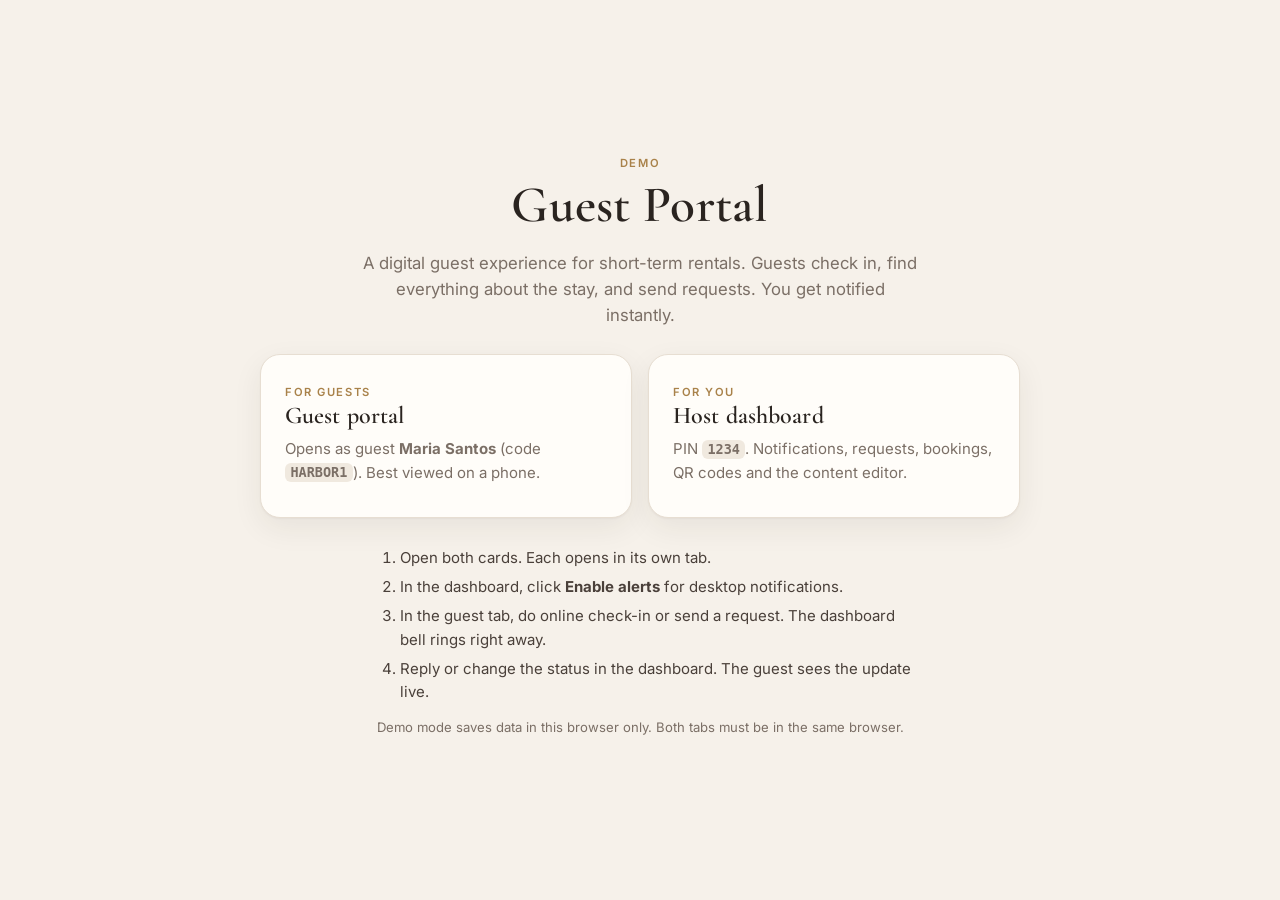
==== guest-portal/index.html @ f3b20fca "Add guest portal demo for short-term rental guests Phone-first guest web app (EN/FIL) with booking-c" ====
<!doctype html>
<html lang="en">
<head>
  <meta charset="utf-8">
  <meta name="viewport" content="width=device-width, initial-scale=1">
  <title>Guest Portal Demo</title>
  <link rel="stylesheet" href="https://fonts.googleapis.com/css2?family=Cormorant+Garamond:wght@500;600&family=Inter:wght@400;500;600&display=swap">
  <link rel="stylesheet" href="css/style.css">
</head>
<body class="landing">
  <main class="landing-in">
    <p class="eyebrow">Demo</p>
    <h1>Guest Portal</h1>
    <p class="muted lead">A digital guest experience for short-term rentals. Guests check in, find everything about the stay, and send requests. You get notified instantly.</p>
    <div class="landing-cards">
      <a class="landing-card" href="guest.html?code=HARBOR1" target="_blank">
        <span class="eyebrow">For guests</span><h2>Guest portal</h2>
        <p class="muted">Opens as guest <b>Maria Santos</b> (code <code>HARBOR1</code>). Best viewed on a phone.</p>
      </a>
      <a class="landing-card" href="admin.html" target="_blank">
        <span class="eyebrow">For you</span><h2>Host dashboard</h2>
        <p class="muted">PIN <code>1234</code>. Notifications, requests, bookings, QR codes and the content editor.</p>
      </a>
    </div>
    <ol class="how">
      <li>Open both cards. Each opens in its own tab.</li>
      <li>In the dashboard, click <b>Enable alerts</b> for desktop notifications.</li>
      <li>In the guest tab, do online check-in or send a request. The dashboard bell rings right away.</li>
      <li>Reply or change the status in the dashboard. The guest sees the update live.</li>
    </ol>
    <p class="muted small">Demo mode saves data in this browser only. Both tabs must be in the same browser.</p>
  </main>
</body>
</html>
---- guest-portal/css/style.css ----
/* ============ Tokens ============ */
:root {
  --bg: #f6f1ea;
  --surface: #fffdf9;
  --surface-2: #f0e9df;
  --ink: #2a2420;
  --muted: #7b6f66;
  --line: #e7ded2;
  --accent: #29453a;
  --accent-ink: #ffffff;
  --gold: #a9824a;
  --gold-soft: #f1e6d2;
  --danger: #a3402e;
  --ok: #3b6a4d;
  --warn: #9b6f20;
  --info: #3b5875;
  --radius: 18px;
  --radius-sm: 12px;
  --shadow: 0 1px 2px rgba(42, 36, 32, .04), 0 10px 30px rgba(42, 36, 32, .07);
  --serif: 'Cormorant Garamond', 'Times New Roman', Georgia, serif;
  --sans: 'Inter', system-ui, -apple-system, 'Segoe UI', sans-serif;
  color-scheme: light;
}

* { box-sizing: border-box; }
html, body { margin: 0; }
body { background: var(--bg); color: var(--ink); font: 15px/1.55 var(--sans); -webkit-font-smoothing: antialiased; }
body.no-scroll { overflow: hidden; }
img { max-width: 100%; display: block; }
a { color: var(--accent); }
h1, h2, h3 { font-family: var(--serif); font-weight: 600; line-height: 1.15; margin: 0 0 .3em; letter-spacing: .005em; }
h1 { font-size: 2rem; }
h2 { font-size: 1.5rem; }
h3 { font-size: 1.2rem; }
p { margin: 0 0 .6em; }
code { font: 600 .9em ui-monospace, SFMono-Regular, Menlo, monospace; background: var(--surface-2); padding: .1em .4em; border-radius: 6px; }
[hidden] { display: none !important; }

.ic { width: 20px; height: 20px; flex: none; }
.ic.big { width: 44px; height: 44px; color: var(--gold); margin: 0 auto 10px; display: block; }
.ic.ok { color: var(--ok); }
.muted { color: var(--muted); }
.small, small { font-size: .82rem; }
.center { text-align: center; }
.pad { padding: 18px; }
.eyebrow { text-transform: uppercase; letter-spacing: .14em; font-size: .7rem; font-weight: 600; color: var(--gold); margin: 0 0 4px; }
.eyebrow.light { color: #f3e3c3; }
.label, .f-label { display: block; font-size: .8rem; font-weight: 600; color: var(--muted); margin-bottom: 6px; }
.hint { font-size: .82rem; color: var(--muted); margin-top: 14px; }
.stack { display: flex; flex-direction: column; gap: 14px; }
.stack.sm { gap: 8px; }
.row2 { display: grid; grid-template-columns: 1fr 1fr; gap: 12px; }
.btn-row { display: flex; flex-wrap: wrap; gap: 8px; align-items: center; }
.inline { display: flex; gap: 8px; }
.inline .input { flex: 1; }
label { font-size: .85rem; font-weight: 500; color: var(--ink); display: flex; flex-direction: column; gap: 6px; }

/* ============ Controls ============ */
.input {
  width: 100%; font: inherit; color: var(--ink); background: #fff; border: 1px solid var(--line);
  border-radius: var(--radius-sm); padding: 11px 13px; transition: border-color .15s, box-shadow .15s;
}
textarea.input { resize: vertical; }
.input:focus { outline: none; border-color: var(--accent); box-shadow: 0 0 0 3px color-mix(in srgb, var(--accent) 15%, transparent); }
.input.color { padding: 4px; height: 44px; width: 80px; }
.code-input { text-align: center; font: 600 1.25rem/1 ui-monospace, Menlo, monospace; letter-spacing: .25em; text-transform: uppercase; padding: 15px; }

.btn {
  display: inline-flex; align-items: center; justify-content: center; gap: 8px; font: 600 .92rem var(--sans);
  border-radius: 999px; padding: 12px 20px; border: 1px solid transparent; cursor: pointer; text-decoration: none;
  transition: transform .1s, background .15s, opacity .15s; white-space: nowrap; flex-direction: row;
}
.btn:active { transform: scale(.98); }
.btn:disabled { opacity: .5; cursor: default; }
.btn.primary { background: var(--accent); color: var(--accent-ink); }
.btn.primary:hover { filter: brightness(1.08); }
.btn.ghost { background: transparent; color: var(--ink); border-color: var(--line); }
.btn.ghost:hover { background: var(--surface-2); }
.btn.danger { background: var(--danger); color: #fff; }
.btn.danger-ghost { background: transparent; color: var(--danger); border-color: color-mix(in srgb, var(--danger) 30%, transparent); }
.btn.sm { padding: 7px 14px; font-size: .82rem; }
.btn.block { width: 100%; }
.btn .ic { width: 18px; height: 18px; }

.icon-btn {
  display: inline-grid; place-items: center; width: 40px; height: 40px; border-radius: 999px; border: 1px solid var(--line);
  background: var(--surface); color: var(--ink); cursor: pointer; text-decoration: none; flex: none;
}
.icon-btn:hover { background: var(--surface-2); }
.icon-btn:disabled { opacity: .35; cursor: default; }
.icon-btn.solid { background: var(--accent); color: #fff; border-color: var(--accent); }
.icon-btn.sm { width: 32px; height: 32px; }
.icon-btn.sm .ic { width: 16px; height: 16px; }

.link { background: none; border: 0; padding: 0; color: var(--accent); font: inherit; font-weight: 600; cursor: pointer; display: inline-flex; gap: 6px; align-items: center; text-decoration: none; }
.link.strong { color: var(--ink); font-weight: 600; }
.link.danger { color: var(--danger); font-size: .82rem; }
.link .ic { width: 16px; height: 16px; }

.chips { display: flex; gap: 8px; overflow-x: auto; padding-bottom: 4px; margin-bottom: 14px; scrollbar-width: none; }
.chips.wrap { flex-wrap: wrap; overflow: visible; margin-bottom: 0; }
.chip {
  border: 1px solid var(--line); background: var(--surface); color: var(--ink); border-radius: 999px; padding: 8px 14px;
  font: 500 .85rem var(--sans); cursor: pointer; white-space: nowrap; display: inline-flex; flex-direction: row; align-items: center; gap: 6px;
}
.chip.on { background: var(--accent); color: #fff; border-color: var(--accent); }
.chip.sm { padding: 5px 11px; font-size: .78rem; }
.chip.radio input { position: absolute; opacity: 0; pointer-events: none; }
.chip.radio:has(input:checked) { background: var(--accent); color: #fff; border-color: var(--accent); }

.seg { display: flex; background: var(--surface-2); border-radius: 999px; padding: 4px; margin-bottom: 14px; gap: 4px; }
.seg button { flex: 1; border: 0; background: transparent; border-radius: 999px; padding: 9px 12px; font: 600 .85rem var(--sans); color: var(--muted); cursor: pointer; }
.seg button.on { background: var(--surface); color: var(--ink); box-shadow: var(--shadow); }
.seg.small { display: inline-flex; }
.seg.small button { flex: none; }

.check { flex-direction: row; align-items: flex-start; gap: 10px; font-weight: 400; cursor: pointer; }
.check input { width: 18px; height: 18px; accent-color: var(--accent); margin-top: 2px; flex: none; }

.upload {
  position: relative; display: flex; align-items: center; gap: 10px; border: 1.5px dashed var(--line); border-radius: var(--radius-sm);
  padding: 14px; color: var(--muted); font-weight: 400; background: #fff;
}
.upload input { position: absolute; inset: 0; opacity: 0; cursor: pointer; }

.status { display: inline-block; font: 600 .7rem var(--sans); letter-spacing: .04em; text-transform: uppercase; padding: 4px 9px; border-radius: 999px; white-space: nowrap; }
.s-new { background: var(--gold-soft); color: var(--warn); }
.s-in_progress { background: #e3ebf3; color: var(--info); }
.s-approved, .s-done { background: #e2eee6; color: var(--ok); }
.s-declined { background: #f5e1dc; color: var(--danger); }
.b-upcoming { background: var(--gold-soft); color: var(--warn); }
.b-checked_in { background: #e2eee6; color: var(--ok); }
.b-checked_out { background: var(--surface-2); color: var(--muted); }

.card { background: var(--surface); border: 1px solid var(--line); border-radius: var(--radius); padding: 18px; margin-bottom: 14px; box-shadow: var(--shadow); }
.card.center .btn { margin: 8px 4px 0; }
.note { background: var(--gold-soft); border: 0; color: #6b5330; border-radius: var(--radius-sm); padding: 12px 14px; font-size: .9rem; box-shadow: none; }
.prose p { margin-bottom: .7em; }

.mark {
  display: inline-grid; place-items: center; width: 34px; height: 34px; border-radius: 50%; background: var(--accent); color: #f3e3c3;
  font: 600 1.15rem var(--serif); flex: none;
}
.mark.lg { width: 56px; height: 56px; font-size: 1.8rem; margin: 0 auto 6px; }

/* Chat */
.thread { display: flex; flex-direction: column; gap: 8px; margin: 12px 0; }
.msg { max-width: 85%; display: flex; flex-direction: column; gap: 2px; }
.msg span { padding: 9px 13px; border-radius: 16px; background: var(--surface-2); font-size: .9rem; }
.msg small { color: var(--muted); font-size: .72rem; padding: 0 6px; }
.msg.me { align-self: flex-end; align-items: flex-end; }
.msg.me span { background: var(--accent); color: #fff; border-bottom-right-radius: 4px; }
.msg.them span { border-bottom-left-radius: 4px; }
.reply { display: flex; gap: 8px; margin-top: 8px; }
.reply .input { border-radius: 999px; }

/* Toasts */
.toasts { position: fixed; left: 50%; transform: translateX(-50%); top: 14px; z-index: 100; display: flex; flex-direction: column; gap: 8px; width: min(92vw, 420px); pointer-events: none; }
.toast { background: var(--ink); color: #fff; padding: 12px 16px; border-radius: 14px; box-shadow: var(--shadow); font-size: .9rem; animation: tin .25s ease; transition: opacity .4s, transform .4s; }
.toast.ok { background: var(--ok); }
.toast.err { background: var(--danger); }
.toast.info { background: var(--accent); }
.toast.out { opacity: 0; transform: translateY(-8px); }
@keyframes tin { from { opacity: 0; transform: translateY(-8px); } }

/* Modal */
.modal-back { position: fixed; inset: 0; background: rgba(30, 24, 20, .45); z-index: 50; display: grid; place-items: end center; padding: 0; animation: fade .2s; }
.modal { position: relative; background: var(--surface); width: min(100%, 520px); max-height: 92vh; overflow: auto; border-radius: 22px 22px 0 0; padding: 26px 22px 28px; animation: up .25s ease; }
.modal.wide { width: min(100%, 680px); }
.modal h3 { margin-top: 18px; }
.modal-x { position: absolute; right: 14px; top: 14px; }
.modal .btn-row { margin-top: 14px; }
@media (min-width: 640px) { .modal-back { place-items: center; padding: 20px; } .modal { border-radius: 22px; } }
@keyframes fade { from { opacity: 0; } }
@keyframes up { from { transform: translateY(30px); opacity: 0; } }

/* ============ Guest ============ */
body.guest { background: var(--bg); }
#app { max-width: 520px; margin: 0 auto; min-height: 100vh; position: relative; }
.g-head { position: sticky; top: 0; z-index: 20; display: flex; justify-content: space-between; align-items: center; padding: 12px 16px; background: color-mix(in srgb, var(--bg) 88%, transparent); backdrop-filter: blur(10px); }
.g-brand { display: flex; align-items: center; gap: 10px; font: 600 1.15rem var(--serif); }
.g-actions { display: flex; gap: 8px; align-items: center; }
.lang-toggle { display: inline-flex; align-items: center; gap: 6px; border: 1px solid var(--line); background: var(--surface); border-radius: 999px; padding: 7px 12px; cursor: pointer; color: var(--muted); font: 600 .75rem var(--sans); }
.lang-toggle .ic { width: 16px; height: 16px; }
.lang-toggle b { font-weight: 600; }
.lang-toggle b.on { color: var(--accent); }
.g-main { padding: 0 16px 110px; }

.g-login { min-height: calc(100vh - 70px); display: grid; place-items: center; padding: 20px 16px; }
.login-card { background: var(--surface); border: 1px solid var(--line); border-radius: 24px; padding: 34px 24px; text-align: center; width: 100%; max-width: 420px; box-shadow: var(--shadow); }
.login-card h1 { font-size: 2.2rem; }
.login-card form { margin-top: 18px; }

.hero { position: relative; border-radius: 24px; overflow: hidden; min-height: 240px; background: linear-gradient(135deg, var(--accent), #1b2c25) center/cover; display: flex; align-items: flex-end; margin-top: 4px; }
.hero::after { content: ''; position: absolute; inset: 0; background: linear-gradient(180deg, rgba(20, 16, 12, .05) 30%, rgba(20, 16, 12, .72)); }
.hero-in { position: relative; z-index: 1; padding: 22px; color: #fff; }
.hero h1 { font-size: 2.3rem; color: #fff; margin-bottom: 6px; }
.hero-dates { display: flex; align-items: center; gap: 8px; font-size: .88rem; opacity: .92; margin: 0; }
.hero-dates .ic { width: 16px; height: 16px; }

.status-card { background: var(--surface); border: 1px solid var(--line); border-radius: var(--radius); padding: 18px; margin: -26px 12px 18px; position: relative; z-index: 2; box-shadow: var(--shadow); display: grid; gap: 12px; }
.status-label { font: 600 1.35rem var(--serif); margin: 0; }
.times { display: flex; gap: 18px; font-size: .82rem; color: var(--muted); border-top: 1px solid var(--line); padding-top: 12px; }
.times b { color: var(--ink); }

.welcome-note { padding: 4px 6px 6px; font-family: var(--serif); font-size: 1.15rem; line-height: 1.5; color: #4a403a; }
.welcome-note .sign { font-style: italic; color: var(--gold); text-align: right; }
.section-title { font-size: 1.3rem; margin: 22px 4px 12px; }
.tiles { display: grid; grid-template-columns: repeat(3, 1fr); gap: 10px; }
.tile { background: var(--surface); border: 1px solid var(--line); border-radius: 16px; padding: 16px 8px 14px; text-decoration: none; color: var(--ink); display: flex; flex-direction: column; align-items: center; gap: 8px; text-align: center; font-size: .78rem; font-weight: 500; line-height: 1.25; transition: transform .12s, border-color .12s; }
.tile:hover { border-color: var(--gold); }
.tile:active { transform: scale(.97); }
.tile .ic { width: 26px; height: 26px; color: var(--accent); }
.contact-strip { margin-top: 22px; display: flex; align-items: center; gap: 12px; padding: 16px; border-radius: var(--radius); background: var(--accent); color: #fff; text-decoration: none; }
.contact-strip span:nth-child(2) { flex: 1; }
.contact-strip .muted { color: rgba(255, 255, 255, .7); font-size: .82rem; }

.g-nav { position: fixed; bottom: 0; left: 50%; transform: translateX(-50%); width: min(100%, 520px); display: flex; justify-content: space-around; background: color-mix(in srgb, var(--surface) 94%, transparent); backdrop-filter: blur(12px); border-top: 1px solid var(--line); padding: 8px 6px calc(8px + env(safe-area-inset-bottom)); z-index: 20; }
.g-nav a { position: relative; flex: 1; display: flex; flex-direction: column; align-items: center; gap: 3px; text-decoration: none; color: var(--muted); font-size: .68rem; font-weight: 500; padding: 4px 0; }
.g-nav a.on { color: var(--accent); }
.g-nav a.sos { color: var(--danger); }
.g-nav .dot { position: absolute; top: 0; right: calc(50% - 20px); background: var(--danger); color: #fff; font: 600 .62rem var(--sans); min-width: 17px; height: 17px; border-radius: 99px; display: grid; place-items: center; padding: 0 4px; font-style: normal; }

.g-page { padding-top: 6px; }
.g-page-head { display: flex; gap: 12px; align-items: flex-start; margin-bottom: 16px; }
.g-page-head h1 { font-size: 1.85rem; margin: 2px 0 2px; }
.g-page-head p { margin: 0; font-size: .88rem; }

.door-code { text-align: center; background: var(--accent); color: #fff; border-radius: var(--radius); padding: 22px; margin-bottom: 16px; }
.door-code .eyebrow { color: #f3e3c3; }
.door-code .code { font: 600 2.6rem ui-monospace, Menlo, monospace; letter-spacing: .18em; margin: 0; }
.door-code.locked { background: var(--surface-2); color: var(--muted); }
.door-code.locked .ic { width: 30px; height: 30px; margin: 0 auto 8px; display: block; color: var(--gold); }
.steps { list-style: none; padding: 0; margin: 0 0 16px; }
.step { display: flex; gap: 14px; padding: 16px 0; border-bottom: 1px solid var(--line); }
.step:last-child { border: 0; }
.step .num { width: 32px; height: 32px; border-radius: 50%; background: var(--gold-soft); color: var(--gold); display: grid; place-items: center; font: 600 1.1rem var(--serif); flex: none; }
.step h3 { font-size: 1.15rem; margin-bottom: 4px; }
.step p { color: var(--muted); font-size: .92rem; }
.step-img { border-radius: 12px; margin-top: 8px; }

.wifi-card { text-align: center; }
.kv { display: flex; align-items: center; gap: 10px; padding: 14px 4px; border-top: 1px solid var(--line); text-align: left; }
.kv span { width: 80px; font-size: .82rem; }
.kv b { flex: 1; font: 600 1.05rem ui-monospace, Menlo, monospace; word-break: break-all; }

.rule-list { list-style: none; padding: 6px 18px; }
.rule-list li { padding: 13px 0 13px 26px; border-bottom: 1px solid var(--line); position: relative; }
.rule-list li:last-child { border: 0; }
.rule-list li::before { content: '◆'; position: absolute; left: 2px; color: var(--gold); font-size: .7rem; top: 16px; }

.acc { padding: 0; }
.acc summary { list-style: none; display: flex; align-items: center; gap: 12px; padding: 16px 18px; cursor: pointer; font-weight: 600; }
.acc summary::-webkit-details-marker { display: none; }
.acc summary span { flex: 1; }
.acc summary .ic:first-child { color: var(--accent); }
.chev { transition: transform .2s; color: var(--muted); }
details[open] > summary .chev { transform: rotate(180deg); }
.acc-body { padding: 0 18px 16px; }
ol.plain { margin: 0; padding-left: 20px; color: #4a403a; }
ol.plain li { margin-bottom: 8px; }

.cards { display: flex; flex-direction: column; gap: 12px; }
.place, .service { background: var(--surface); border: 1px solid var(--line); border-radius: var(--radius); overflow: hidden; box-shadow: var(--shadow); }
.place > div, .service-body { padding: 16px 18px; }
.place img, .service img { width: 100%; height: 160px; object-fit: cover; }
.place p.muted { font-size: .9rem; }
.service { display: flex; flex-direction: column; }
.service-ic { height: 70px; background: var(--gold-soft); display: grid; place-items: center; color: var(--gold); }
.service-foot { display: flex; justify-content: space-between; align-items: center; margin-top: 8px; }
.price { font: 600 1.25rem var(--serif); }
.price small { font: 400 .78rem var(--sans); color: var(--muted); }
.total { text-align: right; }

.list { padding: 4px 18px; }
.li { display: flex; align-items: center; justify-content: space-between; gap: 10px; padding: 14px 0; border-bottom: 1px solid var(--line); }
.li:last-child { border: 0; }
.li p { margin: 0; }
.li-act { display: flex; gap: 6px; }
.big-call { padding: 18px; font-size: 1.05rem; margin-bottom: 16px; }

.req-head { display: flex; justify-content: space-between; gap: 10px; align-items: flex-start; }
.req h3 { margin: 0 0 6px; font-size: 1.15rem; }
.thumb { width: 120px; height: 90px; object-fit: cover; border-radius: 10px; margin: 6px 0; }
.empty { padding: 34px 18px; }
.gb p { font: italic 1.15rem/1.5 var(--serif); margin: 0 0 8px; }
.gb cite { color: var(--muted); font-style: normal; font-size: .82rem; }
blockquote.gb { margin: 0 0 12px; }
.stars { display: flex; gap: 6px; justify-content: center; }
.stars button { background: none; border: 0; cursor: pointer; color: var(--line); padding: 4px; }
.stars button .ic { width: 34px; height: 34px; }
.stars button.on { color: var(--gold); }
.stars button.on .ic { fill: currentColor; }
.stars-static { color: var(--gold); font-size: 1.3rem; letter-spacing: 2px; margin: 0; }

/* ============ Admin ============ */
body.admin { background: var(--bg); }
.a-login { min-height: 100vh; display: grid; place-items: center; padding: 20px; }
.a-top { position: sticky; top: 0; z-index: 30; display: flex; align-items: center; justify-content: space-between; padding: 10px 20px; background: color-mix(in srgb, var(--surface) 92%, transparent); backdrop-filter: blur(10px); border-bottom: 1px solid var(--line); gap: 10px; }
.a-brand { display: flex; align-items: center; gap: 10px; min-width: 0; }
.a-brand b { font: 600 1.15rem var(--serif); display: block; white-space: nowrap; overflow: hidden; text-overflow: ellipsis; }
.a-brand small { color: var(--muted); display: block; margin-top: -2px; }
.a-top-actions { display: flex; align-items: center; gap: 8px; }
.bell-wrap { position: relative; }
.bell { position: relative; }
.badge { position: absolute; top: -4px; right: -4px; background: var(--danger); color: #fff; font: 600 .66rem var(--sans); min-width: 19px; height: 19px; border-radius: 99px; display: grid; place-items: center; padding: 0 5px; font-style: normal; border: 2px solid var(--surface); animation: pop .3s; }
@keyframes pop { 50% { transform: scale(1.3); } }
.bell-panel { position: absolute; right: 0; top: 50px; width: min(92vw, 380px); max-height: 70vh; overflow: auto; background: var(--surface); border: 1px solid var(--line); border-radius: 16px; box-shadow: 0 20px 50px rgba(42, 36, 32, .18); }
.bell-head { display: flex; justify-content: space-between; align-items: center; padding: 14px 16px; border-bottom: 1px solid var(--line); position: sticky; top: 0; background: var(--surface); }
.notif { display: flex; gap: 12px; width: 100%; text-align: left; padding: 12px 16px; border: 0; border-bottom: 1px solid var(--line); background: none; font: inherit; color: var(--ink); cursor: pointer; }
.notif:hover { background: var(--surface-2); }
.notif.unread { background: color-mix(in srgb, var(--gold-soft) 55%, transparent); }
.notif .nk { width: 32px; height: 32px; border-radius: 50%; background: var(--surface-2); display: grid; place-items: center; color: var(--accent); flex: none; }
.notif .nk .ic { width: 16px; height: 16px; }
.notif .nt { display: block; font-size: .86rem; }
.notif small { color: var(--muted); }

.a-body { display: flex; min-height: calc(100vh - 61px); }
.a-side { width: 230px; flex: none; padding: 18px 12px; border-right: 1px solid var(--line); display: flex; flex-direction: column; gap: 4px; position: sticky; top: 61px; height: calc(100vh - 61px); }
.a-side button, .side-link { display: flex; align-items: center; gap: 12px; padding: 11px 14px; border: 0; background: none; border-radius: 12px; font: 500 .92rem var(--sans); color: var(--muted); cursor: pointer; text-align: left; text-decoration: none; }
.a-side button span, .side-link span { flex: 1; }
.a-side button:hover, .side-link:hover { background: var(--surface-2); color: var(--ink); }
.a-side button.on { background: var(--accent); color: #fff; }
.side-link { margin-top: auto; }
.count { background: var(--danger); color: #fff; font: 600 .7rem var(--sans); border-radius: 99px; padding: 2px 8px; font-style: normal; }
.a-main { flex: 1; min-width: 0; padding: 26px 30px 60px; max-width: 1100px; }
.a-head { margin-bottom: 20px; }
.a-head.row { display: flex; justify-content: space-between; align-items: flex-end; gap: 14px; flex-wrap: wrap; }
.a-head h1 { font-size: 2.2rem; }
.a-head p { margin: 0; }

.stats { display: grid; grid-template-columns: repeat(4, 1fr); gap: 14px; margin-bottom: 18px; }
.stat { background: var(--surface); border: 1px solid var(--line); border-radius: var(--radius); padding: 18px; display: flex; gap: 14px; align-items: center; box-shadow: var(--shadow); }
.stat > .ic { width: 40px; height: 40px; padding: 9px; border-radius: 12px; background: var(--gold-soft); color: var(--gold); }
.stat b { display: block; font: 600 1.8rem/1 var(--serif); }
.stat span { font-size: .8rem; color: var(--muted); }
.grid2 { display: grid; grid-template-columns: 1fr 1fr; gap: 14px; }
.panel { background: var(--surface); border: 1px solid var(--line); border-radius: var(--radius); padding: 18px 20px; margin-bottom: 14px; box-shadow: var(--shadow); }
.panel h2 { font-size: 1.35rem; margin-bottom: 10px; }
.row-btn { display: flex; justify-content: space-between; align-items: center; gap: 10px; width: 100%; padding: 11px 0; border: 0; border-bottom: 1px solid var(--line); background: none; text-align: left; font: inherit; color: var(--ink); cursor: pointer; }
.row-btn:last-child { border: 0; }
.row-btn:hover b { color: var(--accent); }
.row-btn small { display: block; color: var(--muted); }
.activity { display: flex; gap: 12px; align-items: center; padding: 9px 0; border-bottom: 1px solid var(--line); font-size: .9rem; }
.activity:last-child { border: 0; }
.activity span { flex: 1; }
.activity .ic { color: var(--accent); width: 18px; height: 18px; }
.activity small { color: var(--muted); white-space: nowrap; }

.filters { display: flex; gap: 10px; margin-bottom: 14px; flex-wrap: wrap; }
.filters .input { width: auto; min-width: 170px; }
.inbox { display: grid; grid-template-columns: 340px 1fr; gap: 14px; align-items: start; }
.inbox-list { display: flex; flex-direction: column; gap: 8px; max-height: calc(100vh - 230px); overflow: auto; padding-right: 2px; }
.inbox-item { display: flex; flex-direction: column; gap: 4px; text-align: left; padding: 14px; border-radius: 14px; border: 1px solid var(--line); background: var(--surface); font: inherit; color: var(--ink); cursor: pointer; }
.inbox-item.on { border-color: var(--accent); box-shadow: 0 0 0 2px color-mix(in srgb, var(--accent) 20%, transparent); }
.inbox-item.unread { border-left: 4px solid var(--gold); }
.ii-top, .ii-foot { display: flex; justify-content: space-between; align-items: center; gap: 8px; }
.ii-top .eyebrow { margin: 0; }
.ii-top small { color: var(--muted); }
.ii-foot { justify-content: flex-start; color: var(--muted); }
.ii-foot small { display: inline-flex; align-items: center; gap: 4px; }
.ii-foot .ic { width: 14px; height: 14px; }
.inbox-detail { background: var(--surface); border: 1px solid var(--line); border-radius: var(--radius); padding: 22px; min-height: 300px; box-shadow: var(--shadow); position: sticky; top: 80px; }
.detail h2 { font-size: 1.7rem; }
.back-link { display: none; margin-bottom: 12px; }
.detail-photo { max-height: 320px; border-radius: 12px; margin: 10px 0; cursor: zoom-in; }
.zoomed { border-radius: 12px; margin-top: 20px; }
.status-row { display: flex; flex-wrap: wrap; gap: 8px; margin: 16px 0 6px; padding-top: 14px; border-top: 1px solid var(--line); }

.table { background: var(--surface); border: 1px solid var(--line); border-radius: var(--radius); overflow: hidden; box-shadow: var(--shadow); }
.tr { display: grid; grid-template-columns: 1.3fr 1.2fr 1.4fr .8fr .9fr auto; gap: 12px; align-items: center; padding: 13px 18px; border-bottom: 1px solid var(--line); font-size: .9rem; }
.tr:last-child { border: 0; }
.tr > span:first-child { display: flex; flex-direction: column; }
.th { background: var(--surface-2); font-weight: 600; font-size: .75rem; text-transform: uppercase; letter-spacing: .08em; color: var(--muted); }
.actions { display: flex; gap: 6px; }
.actions .icon-btn { width: 34px; height: 34px; }
.actions .ic { width: 16px; height: 16px; }

.editor { margin-bottom: 18px; }
.ed-sec { padding: 0; }
.ed-sec summary { list-style: none; display: flex; align-items: center; gap: 12px; padding: 16px 20px; cursor: pointer; font-weight: 600; }
.ed-sec summary::-webkit-details-marker { display: none; }
.ed-sec summary span { flex: 1; }
.ed-sec summary > .ic:first-child { color: var(--accent); }
.ed-body { padding: 4px 20px 20px; display: flex; flex-direction: column; gap: 14px; border-top: 1px solid var(--line); padding-top: 16px; }
.field { gap: 4px; }
.bi { display: grid; grid-template-columns: 1fr 1fr; gap: 10px; }
.bi label { gap: 4px; }
.bi small { font-weight: 600; color: var(--gold); letter-spacing: .1em; font-size: .68rem; }
.li-ed { border: 1px solid var(--line); border-radius: 14px; padding: 14px; display: flex; flex-direction: column; gap: 12px; background: #fff; }
.li-ed-head { display: flex; justify-content: space-between; align-items: center; gap: 10px; }
.li-ed-head b { font-size: .9rem; overflow: hidden; text-overflow: ellipsis; white-space: nowrap; }
.li-ed-head span { display: flex; gap: 4px; flex: none; }
.img-ed { display: flex; gap: 14px; align-items: flex-start; }
.img-ed img, .img-ph { width: 120px; height: 84px; object-fit: cover; border-radius: 10px; flex: none; }
.img-ph { background: var(--surface-2); display: grid; place-items: center; color: var(--muted); }
.img-ed .stack { flex: 1; }
.img-ed label.btn { flex-direction: row; align-self: flex-start; }
.saved-flag { position: fixed; bottom: 20px; right: 20px; background: var(--ok); color: #fff; padding: 8px 14px; border-radius: 99px; font-size: .85rem; font-weight: 600; opacity: 0; transform: translateY(8px); transition: .2s; z-index: 60; pointer-events: none; }
.saved-flag.show { opacity: 1; transform: none; }

.gb-row { display: flex; justify-content: space-between; gap: 16px; align-items: center; }
.gb-row p { font: italic 1.1rem var(--serif); margin: 0 0 4px; }
.qr-box { display: flex; flex-direction: column; align-items: center; gap: 12px; background: #fff; border: 1px solid var(--line); border-radius: 16px; padding: 20px; margin: 16px 0; }
.qr-box #qr img, .qr-box #qr canvas { width: 200px; height: 200px; }
.code-lg { font-size: 1.3rem; letter-spacing: .2em; }
.copy-field { display: flex; gap: 8px; margin-bottom: 12px; }
.copy-field .input { font-size: .82rem; }
.dl { display: grid; grid-template-columns: 110px 1fr; gap: 6px 12px; margin: 0 0 10px; font-size: .9rem; }
.dl dt { color: var(--muted); }
.dl dd { margin: 0; }

@media (max-width: 900px) {
  .a-body { flex-direction: column; }
  .a-side { width: 100%; height: auto; position: sticky; top: 61px; z-index: 25; flex-direction: row; overflow-x: auto; padding: 8px 12px; border-right: 0; border-bottom: 1px solid var(--line); background: var(--bg); scrollbar-width: none; }
  .a-side button, .side-link { flex: none; padding: 9px 12px; font-size: .85rem; }
  .side-link { margin-top: 0; }
  .a-main { padding: 20px 16px 60px; }
  .stats { grid-template-columns: 1fr 1fr; }
  .grid2 { grid-template-columns: 1fr; }
  .inbox { grid-template-columns: 1fr; }
  .inbox.has-detail .inbox-list { display: none; }
  .inbox:not(.has-detail) .inbox-detail { display: none; }
  .inbox-detail { position: static; }
  .back-link { display: inline-flex; }
  .inbox-list { max-height: none; }
  .tr { grid-template-columns: 1fr 1fr; }
  .th { display: none; }
  .tr .actions { grid-column: 1 / -1; }
}
@media (max-width: 560px) {
  #pushBtn { padding: 7px 10px; font-size: 0; gap: 0; }
  #pushBtn .ic { width: 18px; height: 18px; }
  .bi, .row2 { grid-template-columns: 1fr; }
  .img-ed { flex-direction: column; }
  .gb-row { flex-direction: column; align-items: flex-start; }
  .a-head h1 { font-size: 1.8rem; }
  .tiles { gap: 8px; }
}

/* ============ Landing ============ */
body.landing { display: grid; place-items: center; min-height: 100vh; padding: 30px 16px; }
.landing-in { max-width: 760px; text-align: center; }
.landing-in h1 { font-size: 3.2rem; }
.lead { font-size: 1.05rem; max-width: 560px; margin: 0 auto 26px; }
.landing-cards { display: grid; grid-template-columns: 1fr 1fr; gap: 16px; text-align: left; }
.landing-card { background: var(--surface); border: 1px solid var(--line); border-radius: 20px; padding: 24px; text-decoration: none; color: var(--ink); box-shadow: var(--shadow); transition: transform .15s, border-color .15s; }
.landing-card:hover { transform: translateY(-2px); border-color: var(--gold); }
.how { text-align: left; max-width: 560px; margin: 28px auto 14px; color: #4a403a; }
.how li { margin-bottom: 6px; }
@media (max-width: 600px) { .landing-cards { grid-template-columns: 1fr; } .landing-in h1 { font-size: 2.5rem; } }
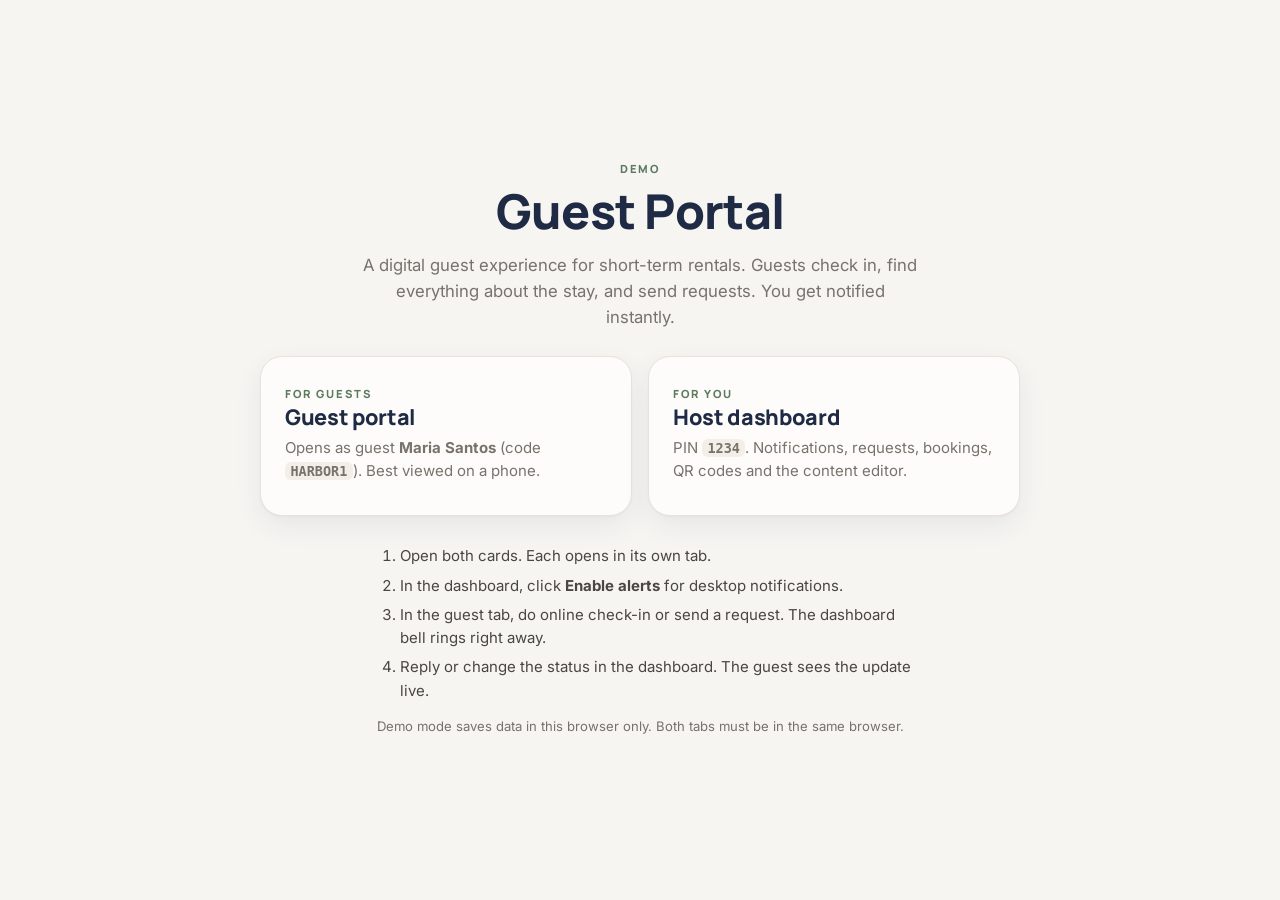
==== commit 3ab015ef: "Guest portal: rebuild guest app around guide pages and unlock window Redesign the guest side in navy" ====
--- a/guest-portal/index.html
+++ b/guest-portal/index.html
@@ -4,7 +4,7 @@
   <meta charset="utf-8">
   <meta name="viewport" content="width=device-width, initial-scale=1">
   <title>Guest Portal Demo</title>
-  <link rel="stylesheet" href="https://fonts.googleapis.com/css2?family=Cormorant+Garamond:wght@500;600&family=Inter:wght@400;500;600&display=swap">
+  <link rel="stylesheet" href="https://fonts.googleapis.com/css2?family=Cormorant+Garamond:ital,wght@1,500;1,600&family=Inter:wght@400;500;600;700&family=Manrope:wght@600;700;800&display=swap">
   <link rel="stylesheet" href="css/style.css">
 </head>
 <body class="landing">
--- a/guest-portal/css/style.css
+++ b/guest-portal/css/style.css
@@ -1,23 +1,31 @@
-/* ============ Tokens ============ */
+/* Layout: phone-first guest app (single 520px column, cards on a warm off-white ground) + wide host dashboard.
+   Palette: navy for action, sage for labels, warm beige for soft surfaces. */
 :root {
-  --bg: #f6f1ea;
-  --surface: #fffdf9;
-  --surface-2: #f0e9df;
-  --ink: #2a2420;
-  --muted: #7b6f66;
-  --line: #e7ded2;
-  --accent: #29453a;
+  --bg: #f6f5f2;
+  --surface: #fdfcfa;
+  --surface-2: #f3efe8;
+  --ink: #22293a;
+  --navy: #1f2a44;
+  --muted: #77726b;
+  --line: #e8e3da;
+  --sage: #5c7a60;
+  --sage-soft: #ecf1eb;
+  --beige: #efe4d1;
+  --beige-soft: #f8f3ec;
+  --gold: #b39a72;
+  --red: #c8372d;
+  --red-soft: #fcebe7;
+  --accent: #1f2a44;
   --accent-ink: #ffffff;
-  --gold: #a9824a;
-  --gold-soft: #f1e6d2;
-  --danger: #a3402e;
+  --danger: #b5382b;
   --ok: #3b6a4d;
   --warn: #9b6f20;
   --info: #3b5875;
-  --radius: 18px;
-  --radius-sm: 12px;
-  --shadow: 0 1px 2px rgba(42, 36, 32, .04), 0 10px 30px rgba(42, 36, 32, .07);
-  --serif: 'Cormorant Garamond', 'Times New Roman', Georgia, serif;
+  --radius: 22px;
+  --radius-sm: 14px;
+  --shadow: 0 1px 2px rgba(31, 42, 68, .04), 0 10px 28px rgba(31, 42, 68, .07);
+  --display: 'Manrope', 'Inter', system-ui, sans-serif;
+  --script: 'Cormorant Garamond', Georgia, serif;
   --sans: 'Inter', system-ui, -apple-system, 'Segoe UI', sans-serif;
   color-scheme: light;
 }
@@ -27,121 +35,134 @@
 body { background: var(--bg); color: var(--ink); font: 15px/1.55 var(--sans); -webkit-font-smoothing: antialiased; }
 body.no-scroll { overflow: hidden; }
 img { max-width: 100%; display: block; }
-a { color: var(--accent); }
-h1, h2, h3 { font-family: var(--serif); font-weight: 600; line-height: 1.15; margin: 0 0 .3em; letter-spacing: .005em; }
-h1 { font-size: 2rem; }
-h2 { font-size: 1.5rem; }
-h3 { font-size: 1.2rem; }
+a { color: var(--navy); }
+h1, h2, h3 { font-family: var(--display); font-weight: 800; line-height: 1.15; margin: 0 0 .3em; color: var(--navy); letter-spacing: -.015em; text-wrap: balance; }
+h1 { font-size: 2.1rem; }
+h2 { font-size: 1.35rem; }
+h3 { font-size: 1.12rem; font-weight: 700; }
 p { margin: 0 0 .6em; }
 code { font: 600 .9em ui-monospace, SFMono-Regular, Menlo, monospace; background: var(--surface-2); padding: .1em .4em; border-radius: 6px; }
 [hidden] { display: none !important; }
+.sr { position: absolute; width: 1px; height: 1px; overflow: hidden; clip: rect(0 0 0 0); }
+:focus-visible { outline: 2px solid var(--sage); outline-offset: 2px; }
+@media (prefers-reduced-motion: reduce) { * { animation: none !important; transition: none !important; } }
 
 .ic { width: 20px; height: 20px; flex: none; }
-.ic.big { width: 44px; height: 44px; color: var(--gold); margin: 0 auto 10px; display: block; }
+.ic.big { width: 44px; height: 44px; color: var(--sage); margin: 0 auto 10px; display: block; }
 .ic.ok { color: var(--ok); }
 .muted { color: var(--muted); }
 .small, small { font-size: .82rem; }
 .center { text-align: center; }
 .pad { padding: 18px; }
-.eyebrow { text-transform: uppercase; letter-spacing: .14em; font-size: .7rem; font-weight: 600; color: var(--gold); margin: 0 0 4px; }
-.eyebrow.light { color: #f3e3c3; }
+.eyebrow { display: inline-block; text-transform: uppercase; letter-spacing: .16em; font: 800 .7rem var(--display); color: var(--sage); }
+.eyebrow.light { color: #fff; opacity: .92; }
+.script { font: italic 500 1.9rem/1.1 var(--script); color: var(--gold); margin: 0 0 4px; }
 .label, .f-label { display: block; font-size: .8rem; font-weight: 600; color: var(--muted); margin-bottom: 6px; }
-.hint { font-size: .82rem; color: var(--muted); margin-top: 14px; }
+.hint { font-size: .82rem; color: var(--muted); margin: 0; }
 .stack { display: flex; flex-direction: column; gap: 14px; }
-.stack.sm { gap: 8px; }
+.stack.sm { gap: 10px; }
 .row2 { display: grid; grid-template-columns: 1fr 1fr; gap: 12px; }
 .btn-row { display: flex; flex-wrap: wrap; gap: 8px; align-items: center; }
+.btn-row.end { justify-content: flex-end; }
 .inline { display: flex; gap: 8px; }
-.inline .input { flex: 1; }
+.inline .input { flex: 1; min-width: 0; }
 label { font-size: .85rem; font-weight: 500; color: var(--ink); display: flex; flex-direction: column; gap: 6px; }
+.clamp2 { display: -webkit-box; -webkit-line-clamp: 2; -webkit-box-orient: vertical; overflow: hidden; }
 
 /* ============ Controls ============ */
-.input {
-  width: 100%; font: inherit; color: var(--ink); background: #fff; border: 1px solid var(--line);
-  border-radius: var(--radius-sm); padding: 11px 13px; transition: border-color .15s, box-shadow .15s;
-}
+.input { width: 100%; font: inherit; color: var(--ink); background: #fff; border: 1px solid var(--line); border-radius: var(--radius-sm); padding: 12px 14px; transition: border-color .15s, box-shadow .15s; }
 textarea.input { resize: vertical; }
-.input:focus { outline: none; border-color: var(--accent); box-shadow: 0 0 0 3px color-mix(in srgb, var(--accent) 15%, transparent); }
+.input:focus { outline: none; border-color: var(--navy); box-shadow: 0 0 0 3px rgba(31, 42, 68, .12); }
 .input.color { padding: 4px; height: 44px; width: 80px; }
-.code-input { text-align: center; font: 600 1.25rem/1 ui-monospace, Menlo, monospace; letter-spacing: .25em; text-transform: uppercase; padding: 15px; }
-
-.btn {
-  display: inline-flex; align-items: center; justify-content: center; gap: 8px; font: 600 .92rem var(--sans);
-  border-radius: 999px; padding: 12px 20px; border: 1px solid transparent; cursor: pointer; text-decoration: none;
-  transition: transform .1s, background .15s, opacity .15s; white-space: nowrap; flex-direction: row;
-}
+.code-input { text-align: center; font: 700 1.25rem/1 ui-monospace, Menlo, monospace; letter-spacing: .25em; text-transform: uppercase; padding: 15px; }
+
+.btn { display: inline-flex; align-items: center; justify-content: center; gap: 8px; font: 700 .95rem var(--display); border-radius: 999px; padding: 12px 22px; border: 1px solid transparent; cursor: pointer; text-decoration: none; transition: transform .1s, background .15s, opacity .15s; white-space: nowrap; flex-direction: row; }
 .btn:active { transform: scale(.98); }
 .btn:disabled { opacity: .5; cursor: default; }
 .btn.primary { background: var(--accent); color: var(--accent-ink); }
-.btn.primary:hover { filter: brightness(1.08); }
-.btn.ghost { background: transparent; color: var(--ink); border-color: var(--line); }
-.btn.ghost:hover { background: var(--surface-2); }
+.btn.primary:hover { filter: brightness(1.15); }
+.btn.outline, .btn.ghost { background: #fff; color: var(--navy); border-color: var(--line); }
+.btn.outline:hover, .btn.ghost:hover { background: var(--beige-soft); }
+.btn.beige { background: var(--beige); color: var(--navy); }
+.btn.white { background: #fff; color: var(--navy); border-color: var(--line); box-shadow: var(--shadow); }
+.btn.soft { background: var(--beige-soft); color: var(--navy); border-color: var(--line); }
 .btn.danger { background: var(--danger); color: #fff; }
-.btn.danger-ghost { background: transparent; color: var(--danger); border-color: color-mix(in srgb, var(--danger) 30%, transparent); }
-.btn.sm { padding: 7px 14px; font-size: .82rem; }
+.btn.danger-ghost { background: transparent; color: var(--danger); border-color: rgba(181, 56, 43, .3); }
+.btn.sm { padding: 8px 16px; font-size: .85rem; }
+.btn.lg { padding: 17px 22px; font-size: 1.05rem; border-radius: 18px; }
 .btn.block { width: 100%; }
+.btn.muted-btn { opacity: .75; }
 .btn .ic { width: 18px; height: 18px; }
 
-.icon-btn {
-  display: inline-grid; place-items: center; width: 40px; height: 40px; border-radius: 999px; border: 1px solid var(--line);
-  background: var(--surface); color: var(--ink); cursor: pointer; text-decoration: none; flex: none;
-}
+.icon-btn { display: inline-grid; place-items: center; width: 40px; height: 40px; border-radius: 999px; border: 1px solid var(--line); background: var(--surface); color: var(--navy); cursor: pointer; text-decoration: none; flex: none; }
 .icon-btn:hover { background: var(--surface-2); }
 .icon-btn:disabled { opacity: .35; cursor: default; }
 .icon-btn.solid { background: var(--accent); color: #fff; border-color: var(--accent); }
 .icon-btn.sm { width: 32px; height: 32px; }
 .icon-btn.sm .ic { width: 16px; height: 16px; }
 
-.link { background: none; border: 0; padding: 0; color: var(--accent); font: inherit; font-weight: 600; cursor: pointer; display: inline-flex; gap: 6px; align-items: center; text-decoration: none; }
-.link.strong { color: var(--ink); font-weight: 600; }
+.link { background: none; border: 0; padding: 0; color: var(--navy); font: inherit; font-weight: 700; cursor: pointer; display: inline-flex; gap: 6px; align-items: center; text-decoration: none; }
+.link.strong { color: var(--ink); }
 .link.danger { color: var(--danger); font-size: .82rem; }
 .link .ic { width: 16px; height: 16px; }
 
-.chips { display: flex; gap: 8px; overflow-x: auto; padding-bottom: 4px; margin-bottom: 14px; scrollbar-width: none; }
+.chips { display: flex; gap: 8px; overflow-x: auto; padding: 2px 2px 6px; margin-bottom: 12px; scrollbar-width: none; }
 .chips.wrap { flex-wrap: wrap; overflow: visible; margin-bottom: 0; }
-.chip {
-  border: 1px solid var(--line); background: var(--surface); color: var(--ink); border-radius: 999px; padding: 8px 14px;
-  font: 500 .85rem var(--sans); cursor: pointer; white-space: nowrap; display: inline-flex; flex-direction: row; align-items: center; gap: 6px;
-}
-.chip.on { background: var(--accent); color: #fff; border-color: var(--accent); }
+.chip { border: 1px solid var(--line); background: #fff; color: var(--ink); border-radius: 999px; padding: 9px 16px; font: 700 .85rem var(--display); cursor: pointer; white-space: nowrap; display: inline-flex; flex-direction: row; align-items: center; gap: 6px; text-decoration: none; }
+.chip .ic { width: 15px; height: 15px; }
+.chip.on { background: var(--navy); color: #fff; border-color: var(--navy); }
 .chip.sm { padding: 5px 11px; font-size: .78rem; }
+.chip.mono { font-family: ui-monospace, Menlo, monospace; background: var(--beige-soft); color: var(--navy); }
 .chip.radio input { position: absolute; opacity: 0; pointer-events: none; }
-.chip.radio:has(input:checked) { background: var(--accent); color: #fff; border-color: var(--accent); }
+.chip.radio:has(input:checked) { background: var(--navy); color: #fff; border-color: var(--navy); }
 
 .seg { display: flex; background: var(--surface-2); border-radius: 999px; padding: 4px; margin-bottom: 14px; gap: 4px; }
-.seg button { flex: 1; border: 0; background: transparent; border-radius: 999px; padding: 9px 12px; font: 600 .85rem var(--sans); color: var(--muted); cursor: pointer; }
-.seg button.on { background: var(--surface); color: var(--ink); box-shadow: var(--shadow); }
+.seg button { flex: 1; border: 0; background: transparent; border-radius: 999px; padding: 10px 12px; font: 700 .85rem var(--display); color: var(--muted); cursor: pointer; }
+.seg button.on { background: #fff; color: var(--navy); box-shadow: var(--shadow); }
 .seg.small { display: inline-flex; }
 .seg.small button { flex: none; }
 
 .check { flex-direction: row; align-items: flex-start; gap: 10px; font-weight: 400; cursor: pointer; }
-.check input { width: 18px; height: 18px; accent-color: var(--accent); margin-top: 2px; flex: none; }
-
-.upload {
-  position: relative; display: flex; align-items: center; gap: 10px; border: 1.5px dashed var(--line); border-radius: var(--radius-sm);
-  padding: 14px; color: var(--muted); font-weight: 400; background: #fff;
-}
+.check input { width: 18px; height: 18px; accent-color: var(--navy); margin-top: 2px; flex: none; }
+.upload { position: relative; display: flex; align-items: center; gap: 10px; border: 1.5px dashed var(--line); border-radius: var(--radius-sm); padding: 14px; color: var(--muted); font-weight: 400; background: #fff; }
 .upload input { position: absolute; inset: 0; opacity: 0; cursor: pointer; }
 
-.status { display: inline-block; font: 600 .7rem var(--sans); letter-spacing: .04em; text-transform: uppercase; padding: 4px 9px; border-radius: 999px; white-space: nowrap; }
-.s-new { background: var(--gold-soft); color: var(--warn); }
+.status { display: inline-block; font: 800 .68rem var(--display); letter-spacing: .06em; text-transform: uppercase; padding: 5px 10px; border-radius: 999px; white-space: nowrap; }
+.s-new { background: var(--beige); color: var(--warn); }
 .s-in_progress { background: #e3ebf3; color: var(--info); }
-.s-approved, .s-done { background: #e2eee6; color: var(--ok); }
-.s-declined { background: #f5e1dc; color: var(--danger); }
-.b-upcoming { background: var(--gold-soft); color: var(--warn); }
-.b-checked_in { background: #e2eee6; color: var(--ok); }
+.s-approved, .s-done { background: var(--sage-soft); color: var(--ok); }
+.s-declined { background: var(--red-soft); color: var(--danger); }
+.b-upcoming { background: var(--beige); color: var(--warn); }
+.b-checked_in { background: var(--sage-soft); color: var(--ok); }
 .b-checked_out { background: var(--surface-2); color: var(--muted); }
 
-.card { background: var(--surface); border: 1px solid var(--line); border-radius: var(--radius); padding: 18px; margin-bottom: 14px; box-shadow: var(--shadow); }
-.card.center .btn { margin: 8px 4px 0; }
-.note { background: var(--gold-soft); border: 0; color: #6b5330; border-radius: var(--radius-sm); padding: 12px 14px; font-size: .9rem; box-shadow: none; }
+.card { background: var(--surface); border: 1px solid var(--line); border-radius: var(--radius); padding: 20px; box-shadow: var(--shadow); }
+.card.center .btn { margin-top: 8px; }
+.card.tone-sage, .list-card.tone-sage { background: var(--sage-soft); }
+.soft-card { background: var(--beige-soft); }
+.soft-card h2 { margin-bottom: 4px; }
+.soft-card p { margin: 0; }
+.note { background: var(--beige-soft); color: var(--ink); border-radius: var(--radius-sm); padding: 12px 14px; font-size: .9rem; }
 .prose p { margin-bottom: .7em; }
 
-.mark {
-  display: inline-grid; place-items: center; width: 34px; height: 34px; border-radius: 50%; background: var(--accent); color: #f3e3c3;
-  font: 600 1.15rem var(--serif); flex: none;
-}
-.mark.lg { width: 56px; height: 56px; font-size: 1.8rem; margin: 0 auto 6px; }
+.mark { display: inline-grid; place-items: center; width: 34px; height: 34px; border-radius: 11px; background: var(--navy); color: #fff; font: 800 1.05rem var(--display); flex: none; }
+.mark.lg { width: 56px; height: 56px; font-size: 1.6rem; margin: 0 auto 6px; border-radius: 18px; }
+
+/* Icon squares used across tiles, headers and cards */
+.sq-ic { position: relative; display: inline-grid; place-items: center; width: 52px; height: 52px; border-radius: 16px; flex: none; }
+.sq-ic .ic { width: 24px; height: 24px; }
+.sq-ic.green { background: #2f6b4f; color: #fff; }
+.sq-ic.sage { background: #e3ece4; color: #2f5d43; }
+.sq-ic.mint { background: #e2efe7; color: #2f6b4f; }
+.sq-ic.beige { background: var(--beige); color: var(--navy); }
+.sq-ic.yellow { background: #f7e8b8; color: #6f5410; }
+.sq-ic.lavender { background: #ece8f6; color: #4a3f80; }
+.sq-ic.red { background: var(--red); color: #fff; }
+.sq-ic.navy { background: var(--navy); color: #fff; }
+.sq-ic.orange { background: #d9822b; color: #fff; }
+.sq-ic.glass { background: rgba(255, 255, 255, .9); color: var(--navy); }
+.lock-badge { position: absolute; top: -7px; right: -7px; width: 24px; height: 24px; border-radius: 50%; background: #fff; color: var(--navy); display: grid; place-items: center; box-shadow: 0 1px 4px rgba(0, 0, 0, .15); font-style: normal; }
+.lock-badge .ic { width: 13px; height: 13px; }
 
 /* Chat */
 .thread { display: flex; flex-direction: column; gap: 8px; margin: 12px 0; }
@@ -149,219 +170,320 @@
 .msg span { padding: 9px 13px; border-radius: 16px; background: var(--surface-2); font-size: .9rem; }
 .msg small { color: var(--muted); font-size: .72rem; padding: 0 6px; }
 .msg.me { align-self: flex-end; align-items: flex-end; }
-.msg.me span { background: var(--accent); color: #fff; border-bottom-right-radius: 4px; }
+.msg.me span { background: var(--navy); color: #fff; border-bottom-right-radius: 4px; }
 .msg.them span { border-bottom-left-radius: 4px; }
 .reply { display: flex; gap: 8px; margin-top: 8px; }
 .reply .input { border-radius: 999px; }
 
 /* Toasts */
-.toasts { position: fixed; left: 50%; transform: translateX(-50%); top: 14px; z-index: 100; display: flex; flex-direction: column; gap: 8px; width: min(92vw, 420px); pointer-events: none; }
+.toasts { position: fixed; left: 50%; transform: translateX(-50%); top: calc(14px + env(safe-area-inset-top, 0px)); z-index: 100; display: flex; flex-direction: column; gap: 8px; width: min(92vw, 420px); pointer-events: none; }
 .toast { background: var(--ink); color: #fff; padding: 12px 16px; border-radius: 14px; box-shadow: var(--shadow); font-size: .9rem; animation: tin .25s ease; transition: opacity .4s, transform .4s; }
 .toast.ok { background: var(--ok); }
 .toast.err { background: var(--danger); }
-.toast.info { background: var(--accent); }
+.toast.info { background: var(--navy); }
 .toast.out { opacity: 0; transform: translateY(-8px); }
 @keyframes tin { from { opacity: 0; transform: translateY(-8px); } }
 
 /* Modal */
-.modal-back { position: fixed; inset: 0; background: rgba(30, 24, 20, .45); z-index: 50; display: grid; place-items: end center; padding: 0; animation: fade .2s; }
-.modal { position: relative; background: var(--surface); width: min(100%, 520px); max-height: 92vh; overflow: auto; border-radius: 22px 22px 0 0; padding: 26px 22px 28px; animation: up .25s ease; }
+.modal-back { position: fixed; inset: 0; background: rgba(20, 24, 34, .45); z-index: 50; display: grid; place-items: end center; animation: fade .2s; }
+.modal { position: relative; background: var(--surface); width: min(100%, 520px); max-height: 92vh; overflow: auto; border-radius: 24px 24px 0 0; padding: 26px 22px calc(28px + env(safe-area-inset-bottom, 0px)); animation: up .25s ease; }
 .modal.wide { width: min(100%, 680px); }
+.modal.small { width: min(100%, 420px); }
 .modal h3 { margin-top: 18px; }
 .modal-x { position: absolute; right: 14px; top: 14px; }
 .modal .btn-row { margin-top: 14px; }
-@media (min-width: 640px) { .modal-back { place-items: center; padding: 20px; } .modal { border-radius: 22px; } }
+.confirm { padding-top: 10px; }
+.confirm-msg { font: 700 1.15rem/1.4 var(--display); color: var(--navy); margin: 0 30px 18px 0; }
+@media (min-width: 640px) { .modal-back { place-items: center; padding: 20px; } .modal { border-radius: 24px; } }
 @keyframes fade { from { opacity: 0; } }
 @keyframes up { from { transform: translateY(30px); opacity: 0; } }
 
 /* ============ Guest ============ */
-body.guest { background: var(--bg); }
 #app { max-width: 520px; margin: 0 auto; min-height: 100vh; position: relative; }
-.g-head { position: sticky; top: 0; z-index: 20; display: flex; justify-content: space-between; align-items: center; padding: 12px 16px; background: color-mix(in srgb, var(--bg) 88%, transparent); backdrop-filter: blur(10px); }
-.g-brand { display: flex; align-items: center; gap: 10px; font: 600 1.15rem var(--serif); }
-.g-actions { display: flex; gap: 8px; align-items: center; }
-.lang-toggle { display: inline-flex; align-items: center; gap: 6px; border: 1px solid var(--line); background: var(--surface); border-radius: 999px; padding: 7px 12px; cursor: pointer; color: var(--muted); font: 600 .75rem var(--sans); }
-.lang-toggle .ic { width: 16px; height: 16px; }
-.lang-toggle b { font-weight: 600; }
-.lang-toggle b.on { color: var(--accent); }
-.g-main { padding: 0 16px 110px; }
-
-.g-login { min-height: calc(100vh - 70px); display: grid; place-items: center; padding: 20px 16px; }
-.login-card { background: var(--surface); border: 1px solid var(--line); border-radius: 24px; padding: 34px 24px; text-align: center; width: 100%; max-width: 420px; box-shadow: var(--shadow); }
-.login-card h1 { font-size: 2.2rem; }
-.login-card form { margin-top: 18px; }
-
-.hero { position: relative; border-radius: 24px; overflow: hidden; min-height: 240px; background: linear-gradient(135deg, var(--accent), #1b2c25) center/cover; display: flex; align-items: flex-end; margin-top: 4px; }
-.hero::after { content: ''; position: absolute; inset: 0; background: linear-gradient(180deg, rgba(20, 16, 12, .05) 30%, rgba(20, 16, 12, .72)); }
-.hero-in { position: relative; z-index: 1; padding: 22px; color: #fff; }
-.hero h1 { font-size: 2.3rem; color: #fff; margin-bottom: 6px; }
-.hero-dates { display: flex; align-items: center; gap: 8px; font-size: .88rem; opacity: .92; margin: 0; }
-.hero-dates .ic { width: 16px; height: 16px; }
-
-.status-card { background: var(--surface); border: 1px solid var(--line); border-radius: var(--radius); padding: 18px; margin: -26px 12px 18px; position: relative; z-index: 2; box-shadow: var(--shadow); display: grid; gap: 12px; }
-.status-label { font: 600 1.35rem var(--serif); margin: 0; }
-.times { display: flex; gap: 18px; font-size: .82rem; color: var(--muted); border-top: 1px solid var(--line); padding-top: 12px; }
-.times b { color: var(--ink); }
-
-.welcome-note { padding: 4px 6px 6px; font-family: var(--serif); font-size: 1.15rem; line-height: 1.5; color: #4a403a; }
-.welcome-note .sign { font-style: italic; color: var(--gold); text-align: right; }
-.section-title { font-size: 1.3rem; margin: 22px 4px 12px; }
-.tiles { display: grid; grid-template-columns: repeat(3, 1fr); gap: 10px; }
-.tile { background: var(--surface); border: 1px solid var(--line); border-radius: 16px; padding: 16px 8px 14px; text-decoration: none; color: var(--ink); display: flex; flex-direction: column; align-items: center; gap: 8px; text-align: center; font-size: .78rem; font-weight: 500; line-height: 1.25; transition: transform .12s, border-color .12s; }
+.g-main { padding: 14px max(16px, env(safe-area-inset-right, 0px)) 120px max(16px, env(safe-area-inset-left, 0px)); display: flex; flex-direction: column; gap: 16px; }
+.g-main.is-home { padding-top: 0; }
+
+.lang-sel { position: relative; display: inline-flex; flex-direction: row; align-items: center; }
+.lang-sel select { appearance: none; -webkit-appearance: none; border: 1px solid var(--line); background: #fff; color: var(--navy); font: 700 .9rem var(--display); border-radius: 999px; padding: 10px 34px 10px 14px; cursor: pointer; box-shadow: 0 1px 3px rgba(31, 42, 68, .06); }
+.lang-sel .sel-chev { position: absolute; right: 12px; width: 15px; height: 15px; pointer-events: none; color: var(--navy); }
+
+.g-topbar { display: flex; align-items: center; justify-content: space-between; gap: 8px; background: var(--surface); border: 1px solid var(--line); border-radius: 22px; padding: 7px; box-shadow: var(--shadow); position: sticky; top: calc(8px + env(safe-area-inset-top, 0px)); z-index: 15; }
+.pill-btn { display: inline-flex; align-items: center; gap: 6px; border: 0; background: #fff; color: var(--navy); font: 700 .9rem var(--display); padding: 10px 14px; border-radius: 16px; cursor: pointer; text-decoration: none; box-shadow: 0 1px 3px rgba(31, 42, 68, .06); }
+.pill-btn.soft { background: var(--surface-2); }
+.pill-btn .ic { width: 17px; height: 17px; }
+
+.p-head { padding: 6px 4px 0; }
+.p-head h1 { font-size: 2.3rem; margin: 10px 0 6px; }
+.p-head p { margin: 0; font-size: .98rem; }
+.p-eyebrow { display: flex; align-items: center; gap: 12px; }
+.p-eyebrow .sq-ic { width: 46px; height: 46px; border-radius: 14px; }
+.p-eyebrow .sq-ic .ic { width: 22px; height: 22px; }
+
+/* Home hero */
+.g-hero { position: relative; margin: 0 calc(-1 * max(16px, env(safe-area-inset-left, 0px))); min-height: 400px; border-radius: 0 0 34px 34px; overflow: hidden; background: #2b3550 center/cover; display: flex; flex-direction: column; justify-content: space-between; color: #fff; }
+.g-hero.no-img { background: radial-gradient(120% 90% at 85% 10%, #6d8a73 0%, rgba(109, 138, 115, 0) 55%), linear-gradient(160deg, #3a4763 0%, #1f2a44 70%); }
+.g-hero::after { content: ''; position: absolute; inset: 0; background: linear-gradient(180deg, rgba(15, 18, 28, .1) 20%, rgba(15, 18, 28, .55) 100%); }
+.hero-top, .hero-in { position: relative; z-index: 1; }
+.hero-top { display: flex; justify-content: space-between; align-items: center; padding: calc(16px + env(safe-area-inset-top, 0px)) 20px 0; }
+.hello { display: inline-flex; align-items: center; gap: 6px; background: rgba(255, 255, 255, .16); color: #fff; border: 1px solid rgba(255, 255, 255, .3); backdrop-filter: blur(8px); border-radius: 999px; padding: 7px 12px; font: 700 .85rem var(--display); cursor: pointer; }
+.hello .ic { width: 16px; height: 16px; }
+.hero-in { padding: 20px 24px 70px; }
+.hero-in .script { color: #f1e6d0; font-size: 2.2rem; }
+.hero-in h1 { color: #fff; font-size: 2.6rem; margin-bottom: 10px; }
+.hero-in .tagline { font-weight: 600; font-size: 1.02rem; max-width: 30ch; margin-bottom: 8px; }
+.hero-in .loc { opacity: .9; font-weight: 600; margin: 0; }
+
+.times-card { margin: -54px 8px 0; position: relative; z-index: 2; background: var(--surface); border: 1px solid var(--line); border-radius: 28px; padding: 14px; box-shadow: var(--shadow); display: flex; flex-direction: column; gap: 12px; }
+.time-row { display: grid; grid-template-columns: 1fr 1fr; gap: 10px; }
+.time-box { background: #fff; border-radius: 20px; padding: 14px; display: flex; align-items: center; justify-content: space-between; gap: 8px; box-shadow: 0 1px 4px rgba(31, 42, 68, .05); min-width: 0; }
+.time-box small { color: var(--muted); font-weight: 600; display: block; }
+.time-box b { font: 800 1.25rem/1.15 var(--display); color: var(--navy); display: block; }
+.time-box .sq-ic { width: 42px; height: 42px; border-radius: 13px; }
+.time-box .sq-ic .ic { width: 20px; height: 20px; }
+.stay-line { display: flex; align-items: center; gap: 6px; flex-wrap: wrap; font-size: .86rem; color: var(--muted); margin: 0 4px; }
+.stay-line .ic { width: 16px; height: 16px; }
+.stay-line b { color: var(--navy); }
+
+.start-card { background: var(--surface); border: 1px solid var(--line); border-radius: 30px; padding: 24px 18px; box-shadow: var(--shadow); }
+.start-card h2 { font-size: 1.7rem; }
+.sec-label { text-transform: uppercase; letter-spacing: .16em; font: 800 .74rem var(--display); color: var(--sage); margin: 22px 4px 12px; }
+.tile-grid { display: grid; grid-template-columns: 1fr 1fr; gap: 10px; }
+.tile { position: relative; display: flex; flex-direction: column; align-items: flex-start; gap: 12px; background: var(--beige-soft); border: 1px solid var(--line); border-radius: 22px; padding: 16px 14px; text-decoration: none; color: var(--navy); min-width: 0; transition: transform .12s, border-color .12s; }
+.tile > .chev-r { position: absolute; top: 18px; right: 12px; color: var(--muted); }
 .tile:hover { border-color: var(--gold); }
-.tile:active { transform: scale(.97); }
-.tile .ic { width: 26px; height: 26px; color: var(--accent); }
-.contact-strip { margin-top: 22px; display: flex; align-items: center; gap: 12px; padding: 16px; border-radius: var(--radius); background: var(--accent); color: #fff; text-decoration: none; }
-.contact-strip span:nth-child(2) { flex: 1; }
-.contact-strip .muted { color: rgba(255, 255, 255, .7); font-size: .82rem; }
-
-.g-nav { position: fixed; bottom: 0; left: 50%; transform: translateX(-50%); width: min(100%, 520px); display: flex; justify-content: space-around; background: color-mix(in srgb, var(--surface) 94%, transparent); backdrop-filter: blur(12px); border-top: 1px solid var(--line); padding: 8px 6px calc(8px + env(safe-area-inset-bottom)); z-index: 20; }
-.g-nav a { position: relative; flex: 1; display: flex; flex-direction: column; align-items: center; gap: 3px; text-decoration: none; color: var(--muted); font-size: .68rem; font-weight: 500; padding: 4px 0; }
-.g-nav a.on { color: var(--accent); }
-.g-nav a.sos { color: var(--danger); }
-.g-nav .dot { position: absolute; top: 0; right: calc(50% - 20px); background: var(--danger); color: #fff; font: 600 .62rem var(--sans); min-width: 17px; height: 17px; border-radius: 99px; display: grid; place-items: center; padding: 0 4px; font-style: normal; }
-
-.g-page { padding-top: 6px; }
-.g-page-head { display: flex; gap: 12px; align-items: flex-start; margin-bottom: 16px; }
-.g-page-head h1 { font-size: 1.85rem; margin: 2px 0 2px; }
-.g-page-head p { margin: 0; font-size: .88rem; }
-
-.door-code { text-align: center; background: var(--accent); color: #fff; border-radius: var(--radius); padding: 22px; margin-bottom: 16px; }
-.door-code .eyebrow { color: #f3e3c3; }
-.door-code .code { font: 600 2.6rem ui-monospace, Menlo, monospace; letter-spacing: .18em; margin: 0; }
-.door-code.locked { background: var(--surface-2); color: var(--muted); }
-.door-code.locked .ic { width: 30px; height: 30px; margin: 0 auto 8px; display: block; color: var(--gold); }
-.steps { list-style: none; padding: 0; margin: 0 0 16px; }
-.step { display: flex; gap: 14px; padding: 16px 0; border-bottom: 1px solid var(--line); }
-.step:last-child { border: 0; }
-.step .num { width: 32px; height: 32px; border-radius: 50%; background: var(--gold-soft); color: var(--gold); display: grid; place-items: center; font: 600 1.1rem var(--serif); flex: none; }
-.step h3 { font-size: 1.15rem; margin-bottom: 4px; }
-.step p { color: var(--muted); font-size: .92rem; }
-.step-img { border-radius: 12px; margin-top: 8px; }
-
-.wifi-card { text-align: center; }
-.kv { display: flex; align-items: center; gap: 10px; padding: 14px 4px; border-top: 1px solid var(--line); text-align: left; }
+.tile:active { transform: scale(.98); }
+.tile .sq-ic { width: 46px; height: 46px; border-radius: 14px; }
+.tile-txt { flex: 1; min-width: 0; display: flex; flex-direction: column; }
+.tile-txt b { font: 800 1rem/1.2 var(--display); color: var(--navy); }
+.tile-txt small { color: var(--muted); font-size: .82rem; line-height: 1.3; margin-top: 2px; }
+.chev-r { width: 18px; height: 18px; color: var(--navy); flex: none; }
+
+.feature { display: grid; grid-template-columns: 38% 1fr; background: var(--surface); border: 1px solid var(--line); border-radius: 26px; overflow: hidden; box-shadow: var(--shadow); text-decoration: none; color: inherit; min-height: 170px; }
+.feature-img { background: center/cover; }
+.feature-img.no-img, .tut-img.no-img, .g-img.no-img { display: grid; place-items: center; background: linear-gradient(150deg, #dfe7dd, #c9d6c8); color: #4b6650; }
+.feature-img.no-img .ic, .tut-img.no-img .ic { width: 38px; height: 38px; opacity: .8; }
+.feature-body { padding: 16px; display: flex; flex-direction: column; gap: 4px; align-items: flex-start; min-width: 0; }
+.feature-body .eyebrow { letter-spacing: .04em; text-transform: none; font-size: .78rem; }
+.feature-body h3 { font-size: 1.2rem; margin: 0; }
+.feature-body p { font-size: .88rem; margin: 0 0 6px; }
+
+.need-card { display: flex; align-items: center; justify-content: space-between; gap: 12px; background: var(--beige); border-radius: 24px; padding: 18px; }
+.need-card b { font: 800 1.08rem var(--display); color: var(--navy); }
+.need-card p { margin: 2px 0 0; color: #5d5a55; font-size: .9rem; }
+.safety-card { display: flex; align-items: center; gap: 14px; background: var(--red-soft); border: 1px solid #f3cfc8; border-radius: 26px; padding: 18px; text-decoration: none; color: inherit; }
+.safety-card h3 { margin: 0 0 4px; font-size: 1.2rem; }
+.safety-card p { margin: 0; color: #6e5550; font-size: .9rem; }
+.safety-card .chev-r { color: var(--red); }
+
+.pad-x { padding: 0 6px; margin: 0; }
+.big-h { font-size: 1.9rem; margin-top: -8px; }
+.panels { display: flex; gap: 12px; overflow-x: auto; scroll-snap-type: x mandatory; margin: 0 calc(-1 * max(16px, env(safe-area-inset-left, 0px))); padding: 2px max(16px, env(safe-area-inset-left, 0px)) 8px; scrollbar-width: none; }
+.panel-card { flex: 0 0 86%; scroll-snap-align: center; background: var(--surface); border: 1px solid var(--line); border-radius: 26px; padding: 20px 16px; box-shadow: var(--shadow); }
+.panel-card h3 { font-size: 1.5rem; margin: 6px 0 4px; }
+.panel-card > p { font-size: .9rem; }
+.row-tile { display: flex; align-items: center; gap: 12px; padding: 12px; border-radius: 16px; background: var(--beige-soft); border: 1px solid var(--line); text-decoration: none; color: var(--navy); min-width: 0; }
+.row-tile .row-ic { width: 40px; height: 40px; border-radius: 12px; background: #fff; display: grid; place-items: center; flex: none; }
+.row-tile .row-ic .ic { width: 20px; height: 20px; }
+.row-tile.dark { background: var(--navy); color: #fff; border-color: var(--navy); }
+.row-tile.dark .row-ic { background: rgba(255, 255, 255, .12); }
+.row-tile.dark .tile-txt b, .row-tile.dark .chev-r { color: #fff; }
+.row-tile.dark .tile-txt small { color: rgba(255, 255, 255, .75); }
+.row-tile .tile-txt small { white-space: nowrap; overflow: hidden; text-overflow: ellipsis; }
+.foot { text-align: center; color: var(--muted); font-size: .8rem; margin: 8px 0 0; }
+
+.g-nav { position: fixed; bottom: 0; left: 50%; transform: translateX(-50%); width: min(100%, 520px); display: flex; justify-content: space-around; gap: 2px; background: rgba(250, 249, 246, .94); backdrop-filter: blur(14px); border-top: 1px solid var(--line); padding: 8px max(8px, env(safe-area-inset-right, 0px)) calc(8px + env(safe-area-inset-bottom, 0px)) max(8px, env(safe-area-inset-left, 0px)); z-index: 20; }
+.g-nav a { position: relative; flex: 1; display: flex; flex-direction: column; align-items: center; gap: 3px; text-decoration: none; color: var(--muted); font: 700 .68rem var(--display); padding: 8px 0; border-radius: 16px; min-width: 0; }
+.g-nav a .ic { width: 22px; height: 22px; }
+.g-nav a.on { color: var(--navy); background: #eceae5; }
+.g-nav .dot { position: absolute; top: 2px; right: calc(50% - 22px); background: var(--red); color: #fff; font: 700 .62rem var(--sans); min-width: 17px; height: 17px; border-radius: 99px; display: grid; place-items: center; padding: 0 4px; font-style: normal; }
+
+/* Covers and guide pages */
+.cover { position: relative; min-height: 300px; border-radius: 30px; overflow: hidden; background: #2b3550 center/cover; display: flex; align-items: flex-end; color: #fff; box-shadow: var(--shadow); }
+.cover.no-img { background: radial-gradient(110% 80% at 90% 0%, #7c977f 0%, rgba(124, 151, 127, 0) 60%), linear-gradient(160deg, #3a4763, #1f2a44); }
+.cover::after { content: ''; position: absolute; inset: 0; background: linear-gradient(180deg, rgba(15, 18, 28, 0) 35%, rgba(15, 18, 28, .65)); }
+.cover-art { position: absolute; right: -20px; top: -10px; color: rgba(255, 255, 255, .1); }
+.cover-art .ic { width: 220px; height: 220px; stroke-width: 1.1; }
+.cover-in { position: relative; z-index: 1; padding: 22px; }
+.cover-in h1 { color: #fff; font-size: 2.4rem; margin: 12px 0 6px; }
+.cover-in p { margin: 0; font-weight: 600; opacity: .92; }
+
+.info-card { background: var(--beige-soft); border-radius: 18px; padding: 14px 16px; }
+.info-card p { margin: 4px 0 0; color: #5d5a55; }
+.li-pill { background: var(--beige-soft); border-radius: 16px; padding: 12px 16px; color: #5d5a55; }
+.list-card.tone-sage .li-pill { background: #fff; }
+.list-card h2 { margin-bottom: 12px; }
+
+.gallery { display: flex; gap: 12px; overflow-x: auto; scroll-snap-type: x mandatory; margin: 0 calc(-1 * max(16px, env(safe-area-inset-left, 0px))); padding: 0 max(16px, env(safe-area-inset-left, 0px)) 6px; scrollbar-width: none; }
+.gallery figure { flex: 0 0 78%; margin: 0; scroll-snap-align: center; background: var(--surface); border: 1px solid var(--line); border-radius: 24px; overflow: hidden; }
+.g-img { aspect-ratio: 4 / 3; max-width: 100%; background: center/cover; }
+.g-img.no-img .ic { width: 40px; height: 40px; }
+.gallery figcaption { padding: 12px 16px; font-weight: 600; color: var(--muted); font-size: .9rem; }
+
+.num-steps { list-style: none; padding: 0; margin: 8px 0 0; }
+.num-steps li { display: flex; gap: 16px; padding: 16px 0; border-bottom: 1px solid var(--line); }
+.num-steps li:last-child { border: 0; padding-bottom: 0; }
+.num-steps .n { width: 38px; height: 38px; border-radius: 50%; background: var(--navy); color: #fff; display: grid; place-items: center; font: 800 1rem var(--display); flex: none; }
+.num-steps h3 { margin: 6px 0 6px; }
+.num-steps p { color: var(--muted); }
+.step-img { border-radius: 14px; margin-top: 8px; }
+.video-wrap { border-radius: 26px; overflow: hidden; background: var(--navy); }
+.video { width: 100%; display: block; max-height: 70vh; background: #000; }
+.video-link { display: flex; align-items: center; gap: 14px; padding: 20px; color: #fff; text-decoration: none; font: 700 1rem var(--display); }
+.video-link .play { width: 54px; height: 54px; border-radius: 50%; background: rgba(255, 255, 255, .15); display: grid; place-items: center; flex: none; }
+.video-link .play .ic { width: 22px; height: 22px; fill: #fff; }
+.video-link span:nth-child(2) { flex: 1; }
+
+.tut-card { display: grid; grid-template-columns: 34% 1fr auto; align-items: center; background: var(--surface); border: 1px solid var(--line); border-radius: 26px; overflow: hidden; text-decoration: none; color: inherit; box-shadow: var(--shadow); min-height: 150px; }
+.tut-img { align-self: stretch; background: center/cover; }
+.tut-body { padding: 16px 6px 16px 18px; min-width: 0; }
+.tut-body h3 { margin: 4px 0; }
+.tut-body p { margin: 0; font-size: .88rem; }
+.tut-card .chev-r { margin-right: 14px; color: var(--muted); }
+
+.lock-card { background: var(--surface); border: 1px solid var(--line); border-radius: 28px; overflow: hidden; box-shadow: var(--shadow); }
+.lock-top { display: flex; gap: 16px; background: linear-gradient(160deg, #2a3553, #364262); color: #fff; padding: 22px 20px; }
+.lock-top h2 { color: #fff; font-size: 1.45rem; }
+.lock-top p { margin: 0; color: rgba(255, 255, 255, .78); }
+.lock-ic { width: 54px; height: 54px; border-radius: 16px; background: rgba(255, 255, 255, .12); display: grid; place-items: center; flex: none; color: #f1e6d0; }
+.lock-ic .ic { width: 26px; height: 26px; }
+.lock-actions { padding: 18px; }
+
+.door-code { text-align: center; background: var(--navy); color: #fff; border-radius: 26px; padding: 24px; }
+.door-code .code { font: 800 2.6rem ui-monospace, Menlo, monospace; letter-spacing: .18em; margin: 6px 0; color: #fff; }
+.door-code small { opacity: .75; }
+
+.kv { display: flex; align-items: center; gap: 10px; padding: 14px 4px; border-bottom: 1px solid var(--line); }
 .kv span { width: 80px; font-size: .82rem; }
-.kv b { flex: 1; font: 600 1.05rem ui-monospace, Menlo, monospace; word-break: break-all; }
-
-.rule-list { list-style: none; padding: 6px 18px; }
-.rule-list li { padding: 13px 0 13px 26px; border-bottom: 1px solid var(--line); position: relative; }
-.rule-list li:last-child { border: 0; }
-.rule-list li::before { content: '◆'; position: absolute; left: 2px; color: var(--gold); font-size: .7rem; top: 16px; }
-
-.acc { padding: 0; }
-.acc summary { list-style: none; display: flex; align-items: center; gap: 12px; padding: 16px 18px; cursor: pointer; font-weight: 600; }
+.kv b { flex: 1; font: 700 1.05rem ui-monospace, Menlo, monospace; word-break: break-all; color: var(--navy); }
+.wifi-qr { display: grid; place-items: center; padding: 18px 0 6px; }
+.wifi-qr img, .wifi-qr canvas { width: 160px; height: 160px; }
+.host-card { text-align: center; display: flex; flex-direction: column; gap: 10px; }
+.host-card .kv { text-align: left; }
+.avatar { width: 64px; height: 64px; border-radius: 50%; background: var(--beige); color: var(--navy); display: grid; place-items: center; font: 800 1.6rem var(--display); margin: 0 auto; }
+
+.em-card { display: flex; align-items: flex-start; gap: 14px; background: var(--surface); border: 1px solid var(--line); border-radius: 24px; padding: 18px; box-shadow: var(--shadow); }
+.em-card > div { flex: 1; min-width: 0; }
+.em-card h3 { margin: 2px 0 4px; }
+.em-card p { margin: 0 0 10px; font-size: .9rem; }
+.sub-h { font-size: 1.5rem; margin: 10px 4px 0; }
+
+.acc { background: var(--surface); border: 1px solid var(--line); border-radius: 22px; box-shadow: var(--shadow); }
+.acc[open] { border-color: #a9b9d6; }
+.acc summary { list-style: none; display: flex; align-items: center; gap: 12px; padding: 18px 20px; cursor: pointer; font: 700 1.05rem var(--display); color: var(--navy); }
 .acc summary::-webkit-details-marker { display: none; }
 .acc summary span { flex: 1; }
-.acc summary .ic:first-child { color: var(--accent); }
 .chev { transition: transform .2s; color: var(--muted); }
-details[open] > summary .chev { transform: rotate(180deg); }
-.acc-body { padding: 0 18px 16px; }
-ol.plain { margin: 0; padding-left: 20px; color: #4a403a; }
-ol.plain li { margin-bottom: 8px; }
-
-.cards { display: flex; flex-direction: column; gap: 12px; }
-.place, .service { background: var(--surface); border: 1px solid var(--line); border-radius: var(--radius); overflow: hidden; box-shadow: var(--shadow); }
-.place > div, .service-body { padding: 16px 18px; }
-.place img, .service img { width: 100%; height: 160px; object-fit: cover; }
-.place p.muted { font-size: .9rem; }
-.service { display: flex; flex-direction: column; }
-.service-ic { height: 70px; background: var(--gold-soft); display: grid; place-items: center; color: var(--gold); }
-.service-foot { display: flex; justify-content: space-between; align-items: center; margin-top: 8px; }
-.price { font: 600 1.25rem var(--serif); }
-.price small { font: 400 .78rem var(--sans); color: var(--muted); }
+details[open] > summary .chev { transform: rotate(90deg); }
+.acc-body { padding: 0 20px 18px; color: var(--muted); }
+
+.svc { background: var(--surface); border: 1px solid var(--line); border-radius: 26px; overflow: hidden; box-shadow: var(--shadow); }
+.svc-img { width: 100%; height: 150px; object-fit: cover; }
+.svc-row { display: flex; gap: 14px; padding: 18px; }
+.svc-body { flex: 1; min-width: 0; }
+.svc-body h3 { margin: 8px 0 4px; font-size: 1.2rem; }
+.svc-body p { font-size: .92rem; }
+.tags { display: flex; flex-wrap: wrap; gap: 6px; }
+.tag { font: 800 .66rem var(--display); letter-spacing: .12em; text-transform: uppercase; color: var(--muted); background: var(--beige-soft); padding: 5px 10px; border-radius: 999px; }
+.tag.sage { color: var(--sage); background: var(--sage-soft); }
+.svc-foot { display: flex; justify-content: space-between; align-items: center; gap: 10px; margin-top: 4px; }
+.svc-foot > div { min-width: 0; }
+.price-txt { display: block; color: var(--sage); font: 800 .95rem var(--display); }
+.svc-foot small { color: var(--ink); }
 .total { text-align: right; }
 
-.list { padding: 4px 18px; }
-.li { display: flex; align-items: center; justify-content: space-between; gap: 10px; padding: 14px 0; border-bottom: 1px solid var(--line); }
-.li:last-child { border: 0; }
-.li p { margin: 0; }
-.li-act { display: flex; gap: 6px; }
-.big-call { padding: 18px; font-size: 1.05rem; margin-bottom: 16px; }
-
+.place { background: var(--surface); border: 1px solid var(--line); border-radius: 22px; overflow: hidden; box-shadow: var(--shadow); }
+.place > div { padding: 16px 18px; }
+.place img { width: 100%; height: 160px; object-fit: cover; }
+.place h3 { margin: 4px 0; }
 .req-head { display: flex; justify-content: space-between; gap: 10px; align-items: flex-start; }
-.req h3 { margin: 0 0 6px; font-size: 1.15rem; }
+.req h3 { margin: 4px 0 6px; }
 .thumb { width: 120px; height: 90px; object-fit: cover; border-radius: 10px; margin: 6px 0; }
-.empty { padding: 34px 18px; }
-.gb p { font: italic 1.15rem/1.5 var(--serif); margin: 0 0 8px; }
+.gb p { font: italic 1.2rem/1.5 var(--script); margin: 0 0 8px; color: var(--ink); }
 .gb cite { color: var(--muted); font-style: normal; font-size: .82rem; }
-blockquote.gb { margin: 0 0 12px; }
+blockquote.gb { margin: 0; }
 .stars { display: flex; gap: 6px; justify-content: center; }
 .stars button { background: none; border: 0; cursor: pointer; color: var(--line); padding: 4px; }
 .stars button .ic { width: 34px; height: 34px; }
 .stars button.on { color: var(--gold); }
 .stars button.on .ic { fill: currentColor; }
 .stars-static { color: var(--gold); font-size: 1.3rem; letter-spacing: 2px; margin: 0; }
+.switch-link { align-self: center; color: var(--muted); font-size: .85rem; }
+
+@media (max-width: 380px) {
+  .hero-in h1 { font-size: 2.2rem; }
+  .tile { padding: 14px 12px; }
+  .time-box b { font-size: 1.1rem; }
+  .pill-btn { padding: 9px 10px; }
+}
 
 /* ============ Admin ============ */
-body.admin { background: var(--bg); }
 .a-login { min-height: 100vh; display: grid; place-items: center; padding: 20px; }
-.a-top { position: sticky; top: 0; z-index: 30; display: flex; align-items: center; justify-content: space-between; padding: 10px 20px; background: color-mix(in srgb, var(--surface) 92%, transparent); backdrop-filter: blur(10px); border-bottom: 1px solid var(--line); gap: 10px; }
+.login-card { background: var(--surface); border: 1px solid var(--line); border-radius: 26px; padding: 34px 24px; text-align: center; width: 100%; max-width: 420px; box-shadow: var(--shadow); }
+.a-top { position: sticky; top: 0; z-index: 30; display: flex; align-items: center; justify-content: space-between; padding: 10px 20px; background: rgba(253, 252, 250, .94); backdrop-filter: blur(10px); border-bottom: 1px solid var(--line); gap: 10px; }
 .a-brand { display: flex; align-items: center; gap: 10px; min-width: 0; }
-.a-brand b { font: 600 1.15rem var(--serif); display: block; white-space: nowrap; overflow: hidden; text-overflow: ellipsis; }
+.a-brand b { font: 800 1.05rem var(--display); color: var(--navy); display: block; white-space: nowrap; overflow: hidden; text-overflow: ellipsis; }
 .a-brand small { color: var(--muted); display: block; margin-top: -2px; }
 .a-top-actions { display: flex; align-items: center; gap: 8px; }
 .bell-wrap { position: relative; }
 .bell { position: relative; }
-.badge { position: absolute; top: -4px; right: -4px; background: var(--danger); color: #fff; font: 600 .66rem var(--sans); min-width: 19px; height: 19px; border-radius: 99px; display: grid; place-items: center; padding: 0 5px; font-style: normal; border: 2px solid var(--surface); animation: pop .3s; }
+.badge { position: absolute; top: -4px; right: -4px; background: var(--red); color: #fff; font: 700 .66rem var(--sans); min-width: 19px; height: 19px; border-radius: 99px; display: grid; place-items: center; padding: 0 5px; font-style: normal; border: 2px solid var(--surface); animation: pop .3s; }
 @keyframes pop { 50% { transform: scale(1.3); } }
-.bell-panel { position: absolute; right: 0; top: 50px; width: min(92vw, 380px); max-height: 70vh; overflow: auto; background: var(--surface); border: 1px solid var(--line); border-radius: 16px; box-shadow: 0 20px 50px rgba(42, 36, 32, .18); }
+.bell-panel { position: absolute; right: 0; top: 50px; width: min(92vw, 380px); max-height: 70vh; overflow: auto; background: var(--surface); border: 1px solid var(--line); border-radius: 18px; box-shadow: 0 20px 50px rgba(31, 42, 68, .18); }
 .bell-head { display: flex; justify-content: space-between; align-items: center; padding: 14px 16px; border-bottom: 1px solid var(--line); position: sticky; top: 0; background: var(--surface); }
 .notif { display: flex; gap: 12px; width: 100%; text-align: left; padding: 12px 16px; border: 0; border-bottom: 1px solid var(--line); background: none; font: inherit; color: var(--ink); cursor: pointer; }
 .notif:hover { background: var(--surface-2); }
-.notif.unread { background: color-mix(in srgb, var(--gold-soft) 55%, transparent); }
-.notif .nk { width: 32px; height: 32px; border-radius: 50%; background: var(--surface-2); display: grid; place-items: center; color: var(--accent); flex: none; }
+.notif.unread { background: var(--beige-soft); }
+.notif .nk { width: 32px; height: 32px; border-radius: 10px; background: var(--beige); display: grid; place-items: center; color: var(--navy); flex: none; }
 .notif .nk .ic { width: 16px; height: 16px; }
 .notif .nt { display: block; font-size: .86rem; }
 .notif small { color: var(--muted); }
 
 .a-body { display: flex; min-height: calc(100vh - 61px); }
 .a-side { width: 230px; flex: none; padding: 18px 12px; border-right: 1px solid var(--line); display: flex; flex-direction: column; gap: 4px; position: sticky; top: 61px; height: calc(100vh - 61px); }
-.a-side button, .side-link { display: flex; align-items: center; gap: 12px; padding: 11px 14px; border: 0; background: none; border-radius: 12px; font: 500 .92rem var(--sans); color: var(--muted); cursor: pointer; text-align: left; text-decoration: none; }
+.a-side button, .side-link { display: flex; align-items: center; gap: 12px; padding: 11px 14px; border: 0; background: none; border-radius: 14px; font: 700 .92rem var(--display); color: var(--muted); cursor: pointer; text-align: left; text-decoration: none; }
 .a-side button span, .side-link span { flex: 1; }
 .a-side button:hover, .side-link:hover { background: var(--surface-2); color: var(--ink); }
-.a-side button.on { background: var(--accent); color: #fff; }
+.a-side button.on { background: var(--navy); color: #fff; }
 .side-link { margin-top: auto; }
-.count { background: var(--danger); color: #fff; font: 600 .7rem var(--sans); border-radius: 99px; padding: 2px 8px; font-style: normal; }
+.count { background: var(--red); color: #fff; font: 700 .7rem var(--sans); border-radius: 99px; padding: 2px 8px; font-style: normal; }
 .a-main { flex: 1; min-width: 0; padding: 26px 30px 60px; max-width: 1100px; }
 .a-head { margin-bottom: 20px; }
 .a-head.row { display: flex; justify-content: space-between; align-items: flex-end; gap: 14px; flex-wrap: wrap; }
-.a-head h1 { font-size: 2.2rem; }
+.a-head h1 { font-size: 2rem; }
 .a-head p { margin: 0; }
 
 .stats { display: grid; grid-template-columns: repeat(4, 1fr); gap: 14px; margin-bottom: 18px; }
 .stat { background: var(--surface); border: 1px solid var(--line); border-radius: var(--radius); padding: 18px; display: flex; gap: 14px; align-items: center; box-shadow: var(--shadow); }
-.stat > .ic { width: 40px; height: 40px; padding: 9px; border-radius: 12px; background: var(--gold-soft); color: var(--gold); }
-.stat b { display: block; font: 600 1.8rem/1 var(--serif); }
+.stat > .ic { width: 42px; height: 42px; padding: 10px; border-radius: 13px; background: var(--beige); color: var(--navy); }
+.stat b { display: block; font: 800 1.7rem/1 var(--display); color: var(--navy); font-variant-numeric: tabular-nums; }
 .stat span { font-size: .8rem; color: var(--muted); }
 .grid2 { display: grid; grid-template-columns: 1fr 1fr; gap: 14px; }
 .panel { background: var(--surface); border: 1px solid var(--line); border-radius: var(--radius); padding: 18px 20px; margin-bottom: 14px; box-shadow: var(--shadow); }
-.panel h2 { font-size: 1.35rem; margin-bottom: 10px; }
+.panel h2 { font-size: 1.2rem; margin-bottom: 10px; }
 .row-btn { display: flex; justify-content: space-between; align-items: center; gap: 10px; width: 100%; padding: 11px 0; border: 0; border-bottom: 1px solid var(--line); background: none; text-align: left; font: inherit; color: var(--ink); cursor: pointer; }
 .row-btn:last-child { border: 0; }
-.row-btn:hover b { color: var(--accent); }
+.row-btn:hover b { color: var(--sage); }
 .row-btn small { display: block; color: var(--muted); }
 .activity { display: flex; gap: 12px; align-items: center; padding: 9px 0; border-bottom: 1px solid var(--line); font-size: .9rem; }
 .activity:last-child { border: 0; }
 .activity span { flex: 1; }
-.activity .ic { color: var(--accent); width: 18px; height: 18px; }
+.activity .ic { color: var(--sage); width: 18px; height: 18px; }
 .activity small { color: var(--muted); white-space: nowrap; }
 
 .filters { display: flex; gap: 10px; margin-bottom: 14px; flex-wrap: wrap; }
 .filters .input { width: auto; min-width: 170px; }
 .inbox { display: grid; grid-template-columns: 340px 1fr; gap: 14px; align-items: start; }
 .inbox-list { display: flex; flex-direction: column; gap: 8px; max-height: calc(100vh - 230px); overflow: auto; padding-right: 2px; }
-.inbox-item { display: flex; flex-direction: column; gap: 4px; text-align: left; padding: 14px; border-radius: 14px; border: 1px solid var(--line); background: var(--surface); font: inherit; color: var(--ink); cursor: pointer; }
-.inbox-item.on { border-color: var(--accent); box-shadow: 0 0 0 2px color-mix(in srgb, var(--accent) 20%, transparent); }
+.inbox-item { display: flex; flex-direction: column; gap: 4px; text-align: left; padding: 14px; border-radius: 16px; border: 1px solid var(--line); background: var(--surface); font: inherit; color: var(--ink); cursor: pointer; }
+.inbox-item.on { border-color: var(--navy); box-shadow: 0 0 0 2px rgba(31, 42, 68, .15); }
 .inbox-item.unread { border-left: 4px solid var(--gold); }
 .ii-top, .ii-foot { display: flex; justify-content: space-between; align-items: center; gap: 8px; }
-.ii-top .eyebrow { margin: 0; }
 .ii-top small { color: var(--muted); }
 .ii-foot { justify-content: flex-start; color: var(--muted); }
 .ii-foot small { display: inline-flex; align-items: center; gap: 4px; }
 .ii-foot .ic { width: 14px; height: 14px; }
 .inbox-detail { background: var(--surface); border: 1px solid var(--line); border-radius: var(--radius); padding: 22px; min-height: 300px; box-shadow: var(--shadow); position: sticky; top: 80px; }
-.detail h2 { font-size: 1.7rem; }
+.detail h2 { font-size: 1.5rem; }
 .back-link { display: none; margin-bottom: 12px; }
 .detail-photo { max-height: 320px; border-radius: 12px; margin: 10px 0; cursor: zoom-in; }
 .zoomed { border-radius: 12px; margin-top: 20px; }
@@ -371,37 +493,51 @@
 .tr { display: grid; grid-template-columns: 1.3fr 1.2fr 1.4fr .8fr .9fr auto; gap: 12px; align-items: center; padding: 13px 18px; border-bottom: 1px solid var(--line); font-size: .9rem; }
 .tr:last-child { border: 0; }
 .tr > span:first-child { display: flex; flex-direction: column; }
-.th { background: var(--surface-2); font-weight: 600; font-size: .75rem; text-transform: uppercase; letter-spacing: .08em; color: var(--muted); }
+.th { background: var(--surface-2); font-weight: 700; font-size: .75rem; text-transform: uppercase; letter-spacing: .08em; color: var(--muted); }
 .actions { display: flex; gap: 6px; }
 .actions .icon-btn { width: 34px; height: 34px; }
 .actions .ic { width: 16px; height: 16px; }
 
 .editor { margin-bottom: 18px; }
 .ed-sec { padding: 0; }
-.ed-sec summary { list-style: none; display: flex; align-items: center; gap: 12px; padding: 16px 20px; cursor: pointer; font-weight: 600; }
+.ed-sec summary { list-style: none; display: flex; align-items: center; gap: 12px; padding: 16px 20px; cursor: pointer; font: 700 1rem var(--display); color: var(--navy); }
 .ed-sec summary::-webkit-details-marker { display: none; }
 .ed-sec summary span { flex: 1; }
-.ed-sec summary > .ic:first-child { color: var(--accent); }
-.ed-body { padding: 4px 20px 20px; display: flex; flex-direction: column; gap: 14px; border-top: 1px solid var(--line); padding-top: 16px; }
+.ed-sec summary > .ic:first-child { color: var(--sage); }
+.ed-sec .ed-hint { font-weight: 400; color: var(--muted); font-size: .82rem; padding: 0 20px 0; margin: -6px 0 10px; }
+.ed-body { padding: 16px 20px 20px; display: flex; flex-direction: column; gap: 14px; border-top: 1px solid var(--line); }
 .field { gap: 4px; }
 .bi { display: grid; grid-template-columns: 1fr 1fr; gap: 10px; }
 .bi label { gap: 4px; }
-.bi small { font-weight: 600; color: var(--gold); letter-spacing: .1em; font-size: .68rem; }
-.li-ed { border: 1px solid var(--line); border-radius: 14px; padding: 14px; display: flex; flex-direction: column; gap: 12px; background: #fff; }
+.bi small { font-weight: 700; color: var(--sage); letter-spacing: .1em; font-size: .68rem; }
+.li-ed { border: 1px solid var(--line); border-radius: 16px; padding: 14px; display: flex; flex-direction: column; gap: 12px; background: #fff; }
+.li-ed .li-ed { background: var(--beige-soft); }
+details.li-ed { display: block; }
+details.li-ed > summary { list-style: none; cursor: pointer; }
+details.li-ed > summary::-webkit-details-marker { display: none; }
+details.li-ed[open] > summary { padding-bottom: 12px; border-bottom: 1px solid var(--line); }
+.li-body { display: flex; flex-direction: column; gap: 12px; margin-top: 12px; }
+.li-ed .li-ed .li-ed { background: #fff; }
 .li-ed-head { display: flex; justify-content: space-between; align-items: center; gap: 10px; }
 .li-ed-head b { font-size: .9rem; overflow: hidden; text-overflow: ellipsis; white-space: nowrap; }
 .li-ed-head span { display: flex; gap: 4px; flex: none; }
+.sub-list { border-left: 3px solid var(--beige); padding-left: 12px; display: flex; flex-direction: column; gap: 10px; }
+.sub-list > .f-label { margin: 0; }
 .img-ed { display: flex; gap: 14px; align-items: flex-start; }
 .img-ed img, .img-ph { width: 120px; height: 84px; object-fit: cover; border-radius: 10px; flex: none; }
 .img-ph { background: var(--surface-2); display: grid; place-items: center; color: var(--muted); }
-.img-ed .stack { flex: 1; }
+.img-ed .stack { flex: 1; min-width: 0; }
 .img-ed label.btn { flex-direction: row; align-self: flex-start; }
+.icon-pick { display: flex; align-items: center; gap: 10px; }
+.icon-pick .sq-ic { width: 40px; height: 40px; border-radius: 12px; }
+.icon-pick .sq-ic .ic { width: 20px; height: 20px; }
+.icon-pick select { flex: 1; }
 .saved-flag { position: fixed; bottom: 20px; right: 20px; background: var(--ok); color: #fff; padding: 8px 14px; border-radius: 99px; font-size: .85rem; font-weight: 600; opacity: 0; transform: translateY(8px); transition: .2s; z-index: 60; pointer-events: none; }
 .saved-flag.show { opacity: 1; transform: none; }
 
 .gb-row { display: flex; justify-content: space-between; gap: 16px; align-items: center; }
-.gb-row p { font: italic 1.1rem var(--serif); margin: 0 0 4px; }
-.qr-box { display: flex; flex-direction: column; align-items: center; gap: 12px; background: #fff; border: 1px solid var(--line); border-radius: 16px; padding: 20px; margin: 16px 0; }
+.gb-row p { font: italic 1.15rem var(--script); margin: 0 0 4px; }
+.qr-box { display: flex; flex-direction: column; align-items: center; gap: 12px; background: #fff; border: 1px solid var(--line); border-radius: 18px; padding: 20px; margin: 16px 0; }
 .qr-box #qr img, .qr-box #qr canvas { width: 200px; height: 200px; }
 .code-lg { font-size: 1.3rem; letter-spacing: .2em; }
 .copy-field { display: flex; gap: 8px; margin-bottom: 12px; }
@@ -434,18 +570,17 @@
   .bi, .row2 { grid-template-columns: 1fr; }
   .img-ed { flex-direction: column; }
   .gb-row { flex-direction: column; align-items: flex-start; }
-  .a-head h1 { font-size: 1.8rem; }
-  .tiles { gap: 8px; }
+  .a-head h1 { font-size: 1.7rem; }
 }
 
 /* ============ Landing ============ */
 body.landing { display: grid; place-items: center; min-height: 100vh; padding: 30px 16px; }
 .landing-in { max-width: 760px; text-align: center; }
-.landing-in h1 { font-size: 3.2rem; }
+.landing-in h1 { font-size: 3rem; }
 .lead { font-size: 1.05rem; max-width: 560px; margin: 0 auto 26px; }
 .landing-cards { display: grid; grid-template-columns: 1fr 1fr; gap: 16px; text-align: left; }
-.landing-card { background: var(--surface); border: 1px solid var(--line); border-radius: 20px; padding: 24px; text-decoration: none; color: var(--ink); box-shadow: var(--shadow); transition: transform .15s, border-color .15s; }
+.landing-card { background: var(--surface); border: 1px solid var(--line); border-radius: 22px; padding: 24px; text-decoration: none; color: var(--ink); box-shadow: var(--shadow); transition: transform .15s, border-color .15s; }
 .landing-card:hover { transform: translateY(-2px); border-color: var(--gold); }
-.how { text-align: left; max-width: 560px; margin: 28px auto 14px; color: #4a403a; }
+.how { text-align: left; max-width: 560px; margin: 28px auto 14px; color: #4a4640; }
 .how li { margin-bottom: 6px; }
-@media (max-width: 600px) { .landing-cards { grid-template-columns: 1fr; } .landing-in h1 { font-size: 2.5rem; } }
+@media (max-width: 600px) { .landing-cards { grid-template-columns: 1fr; } .landing-in h1 { font-size: 2.4rem; } }
